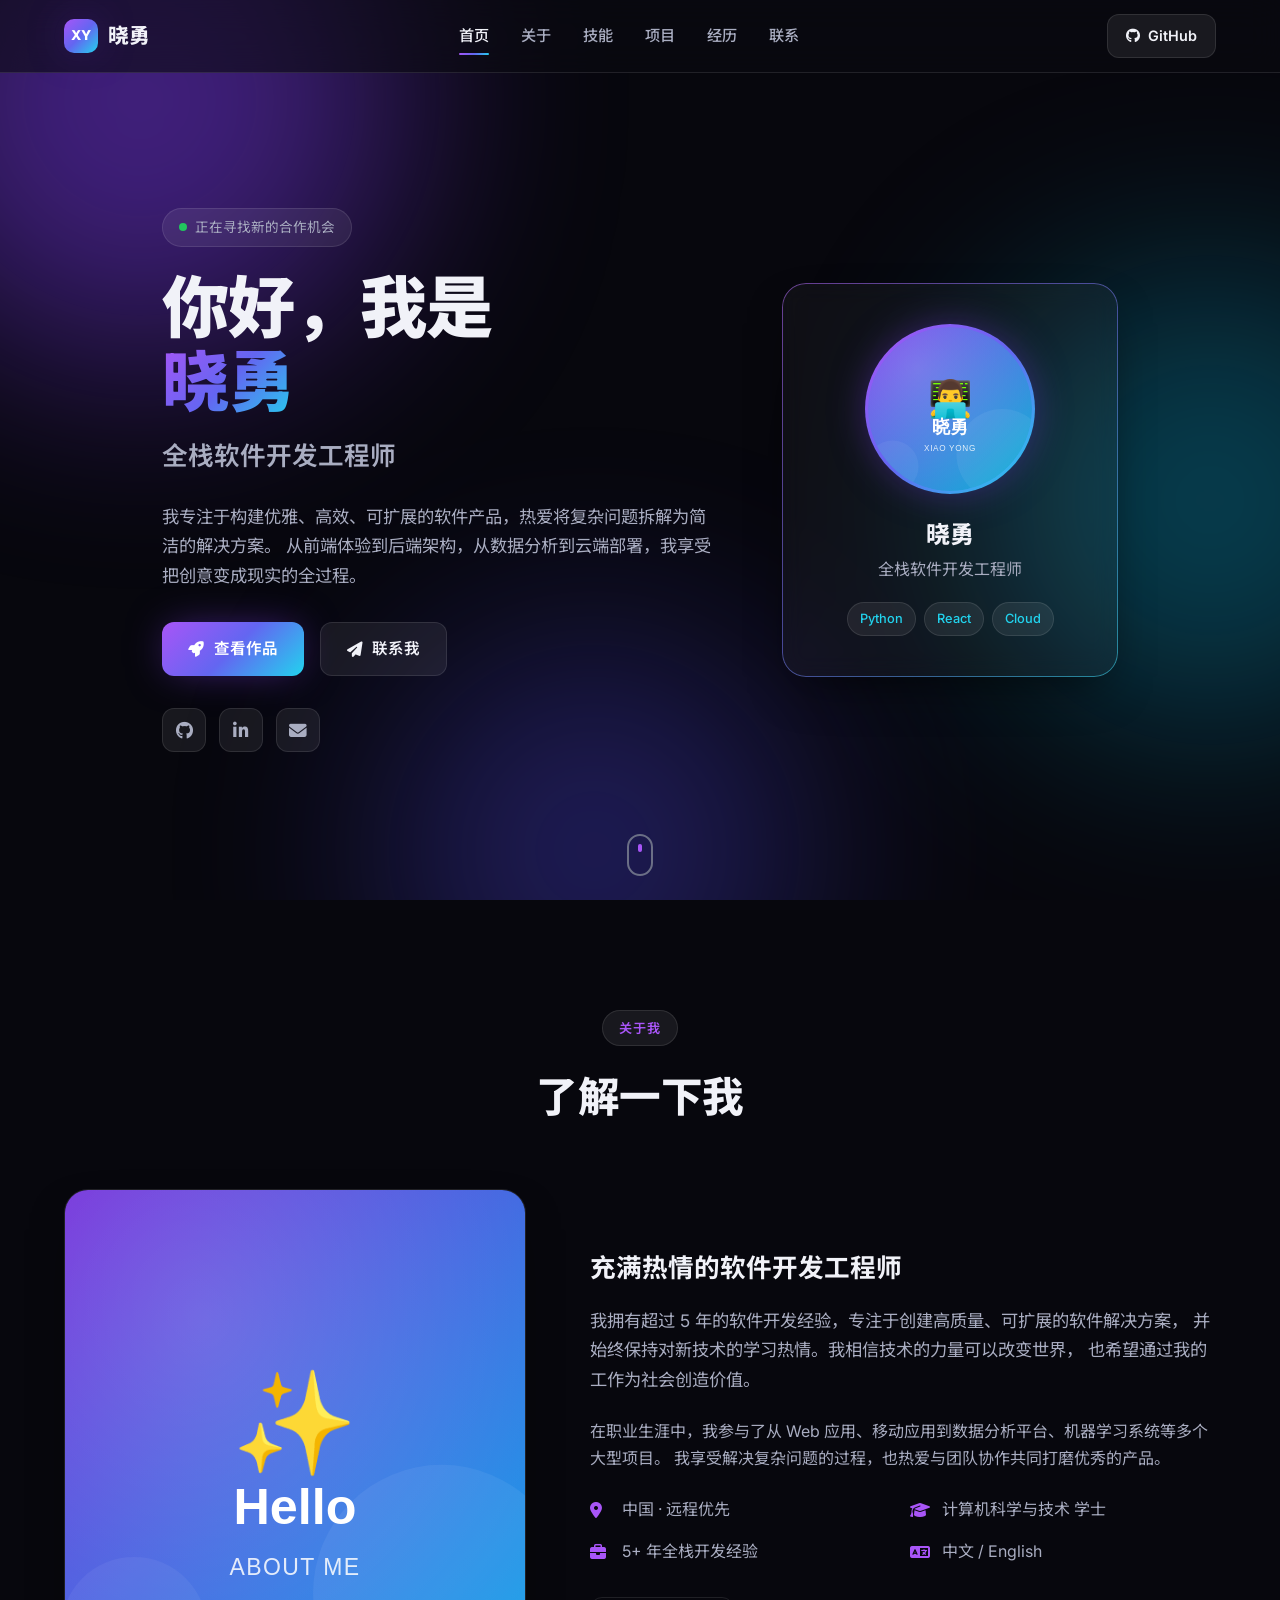
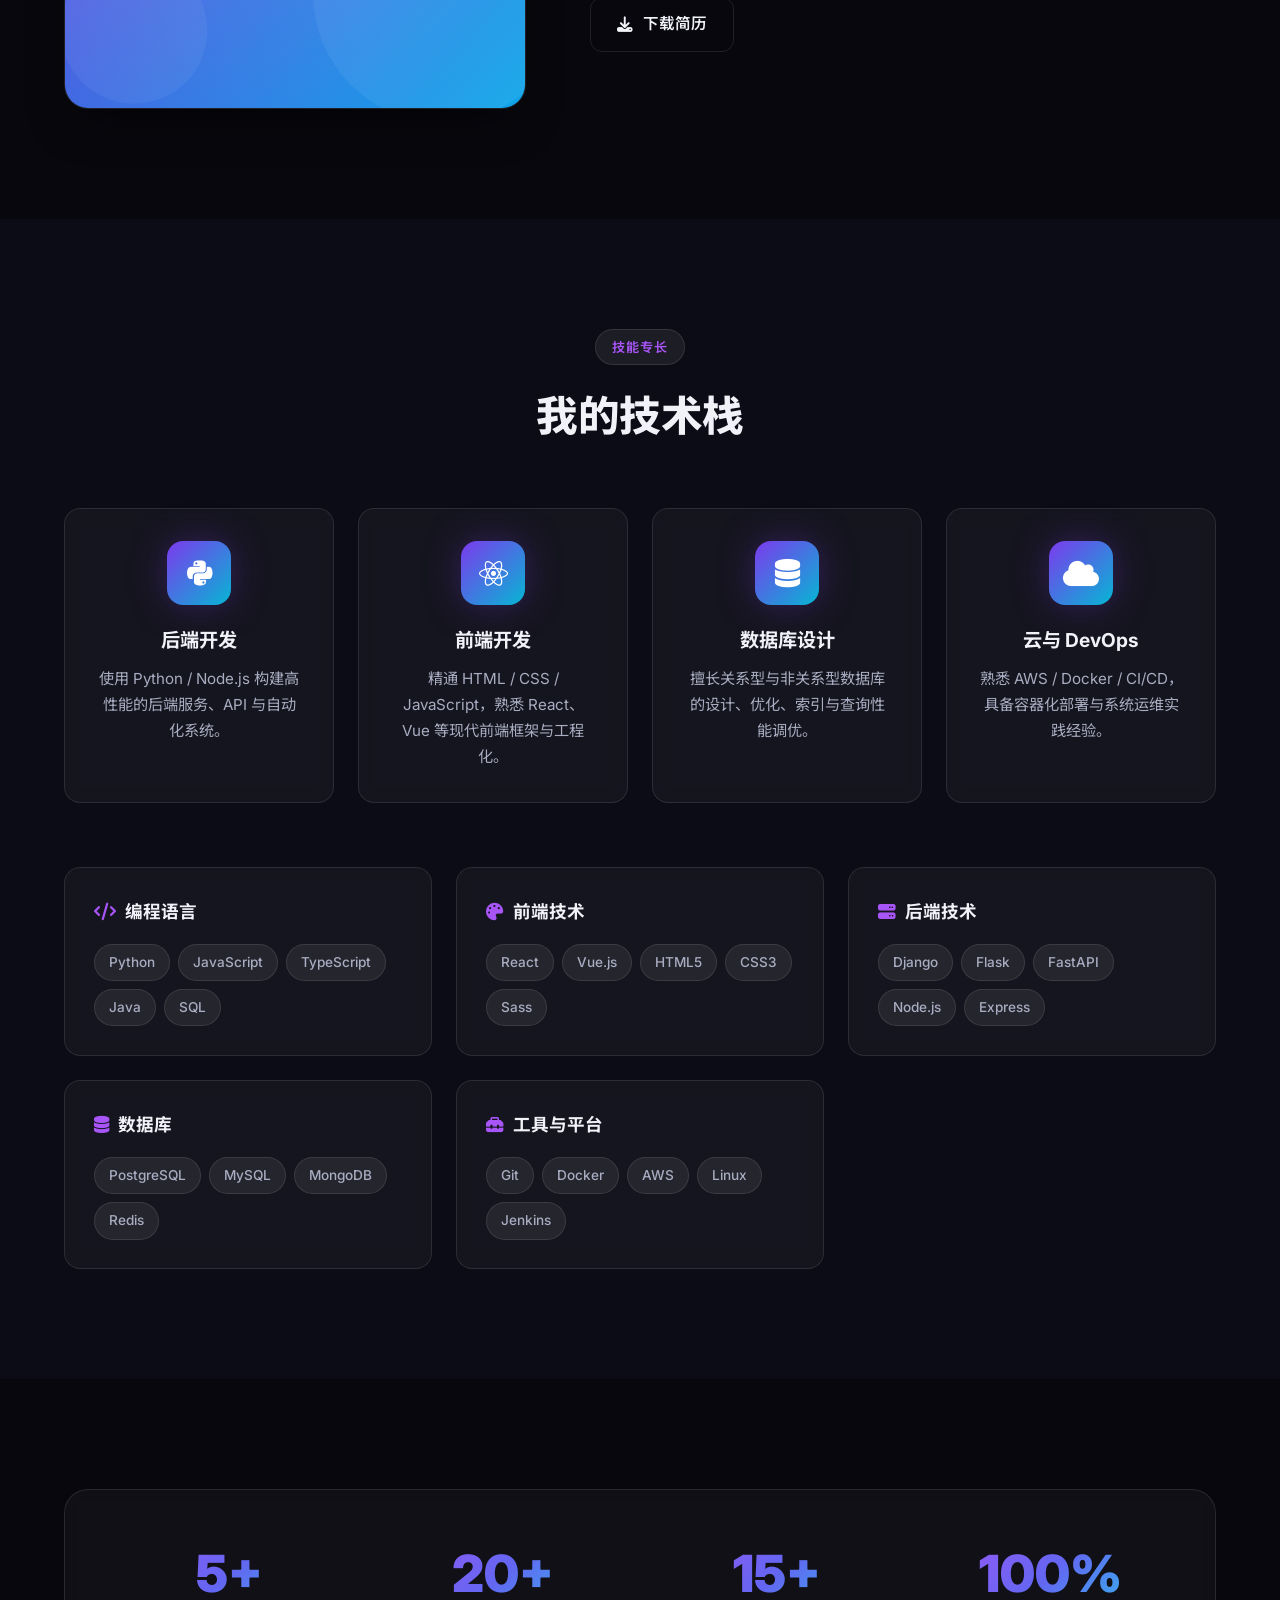
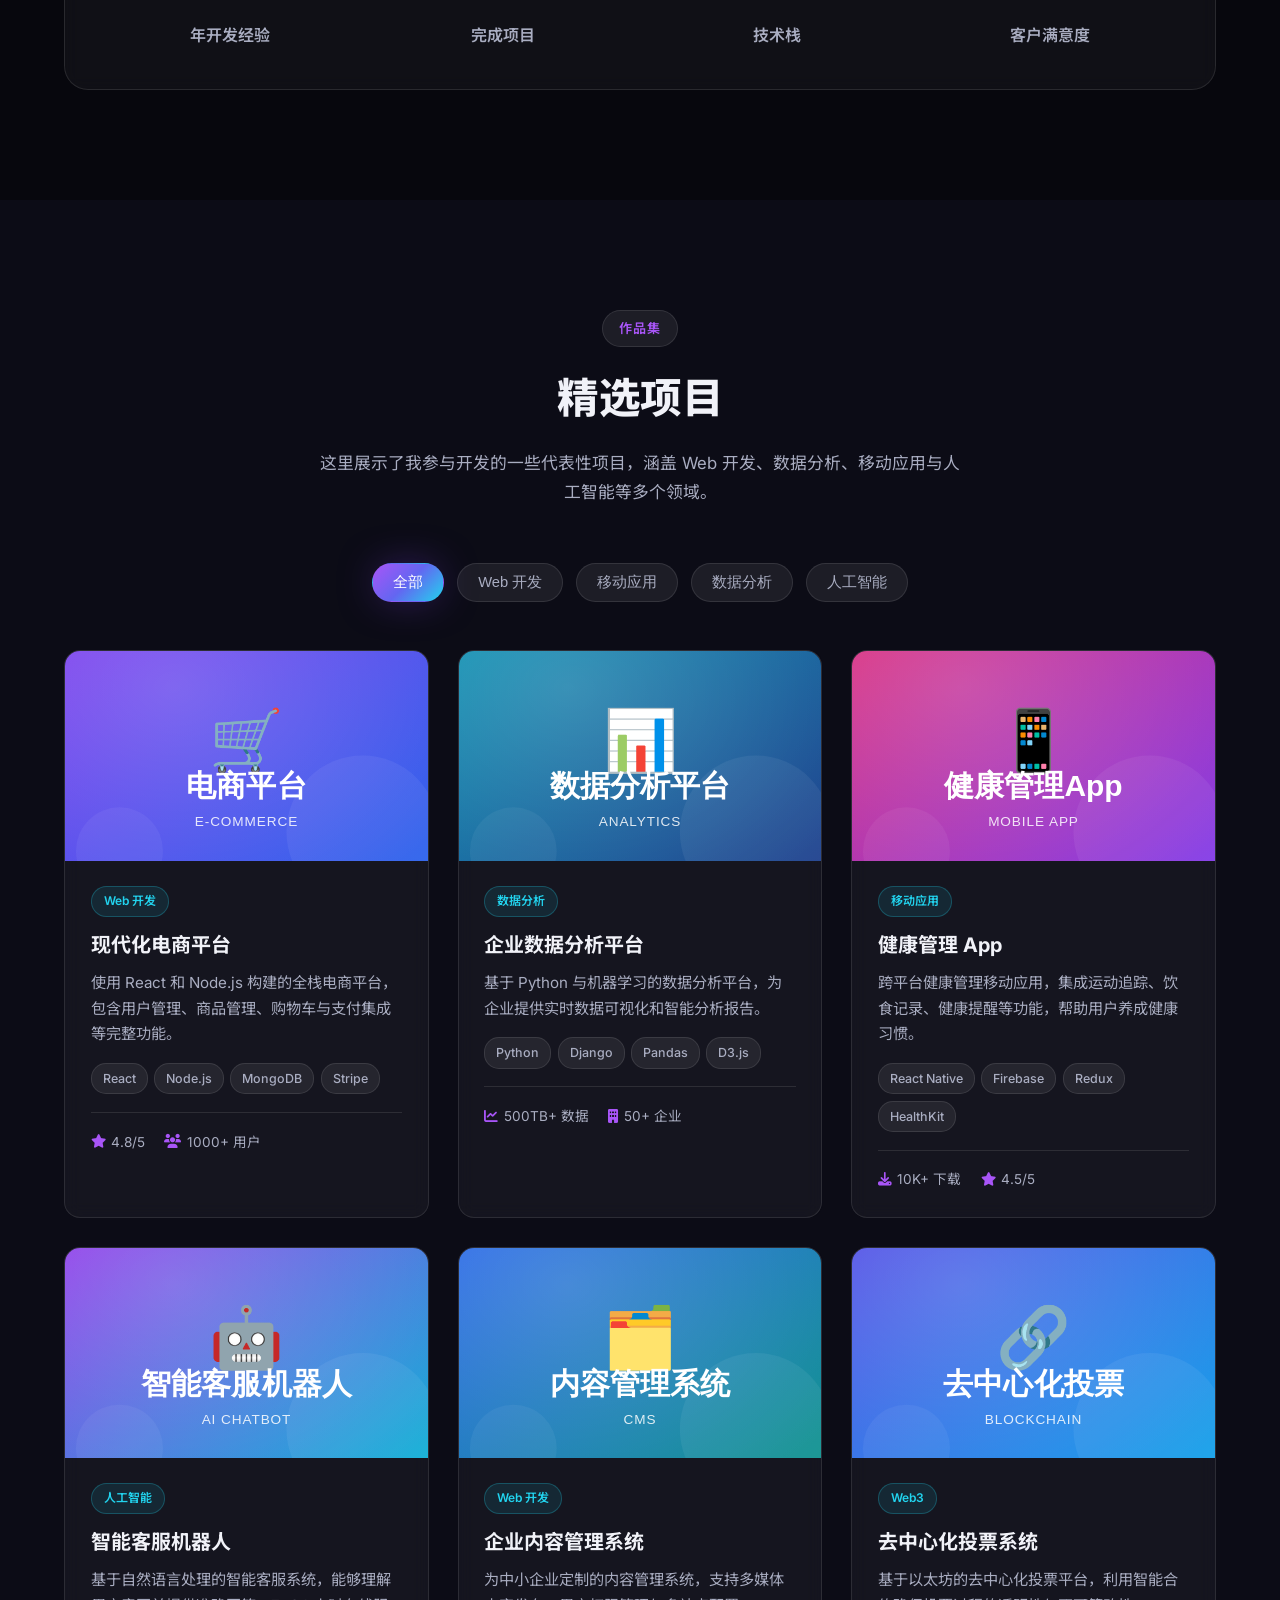
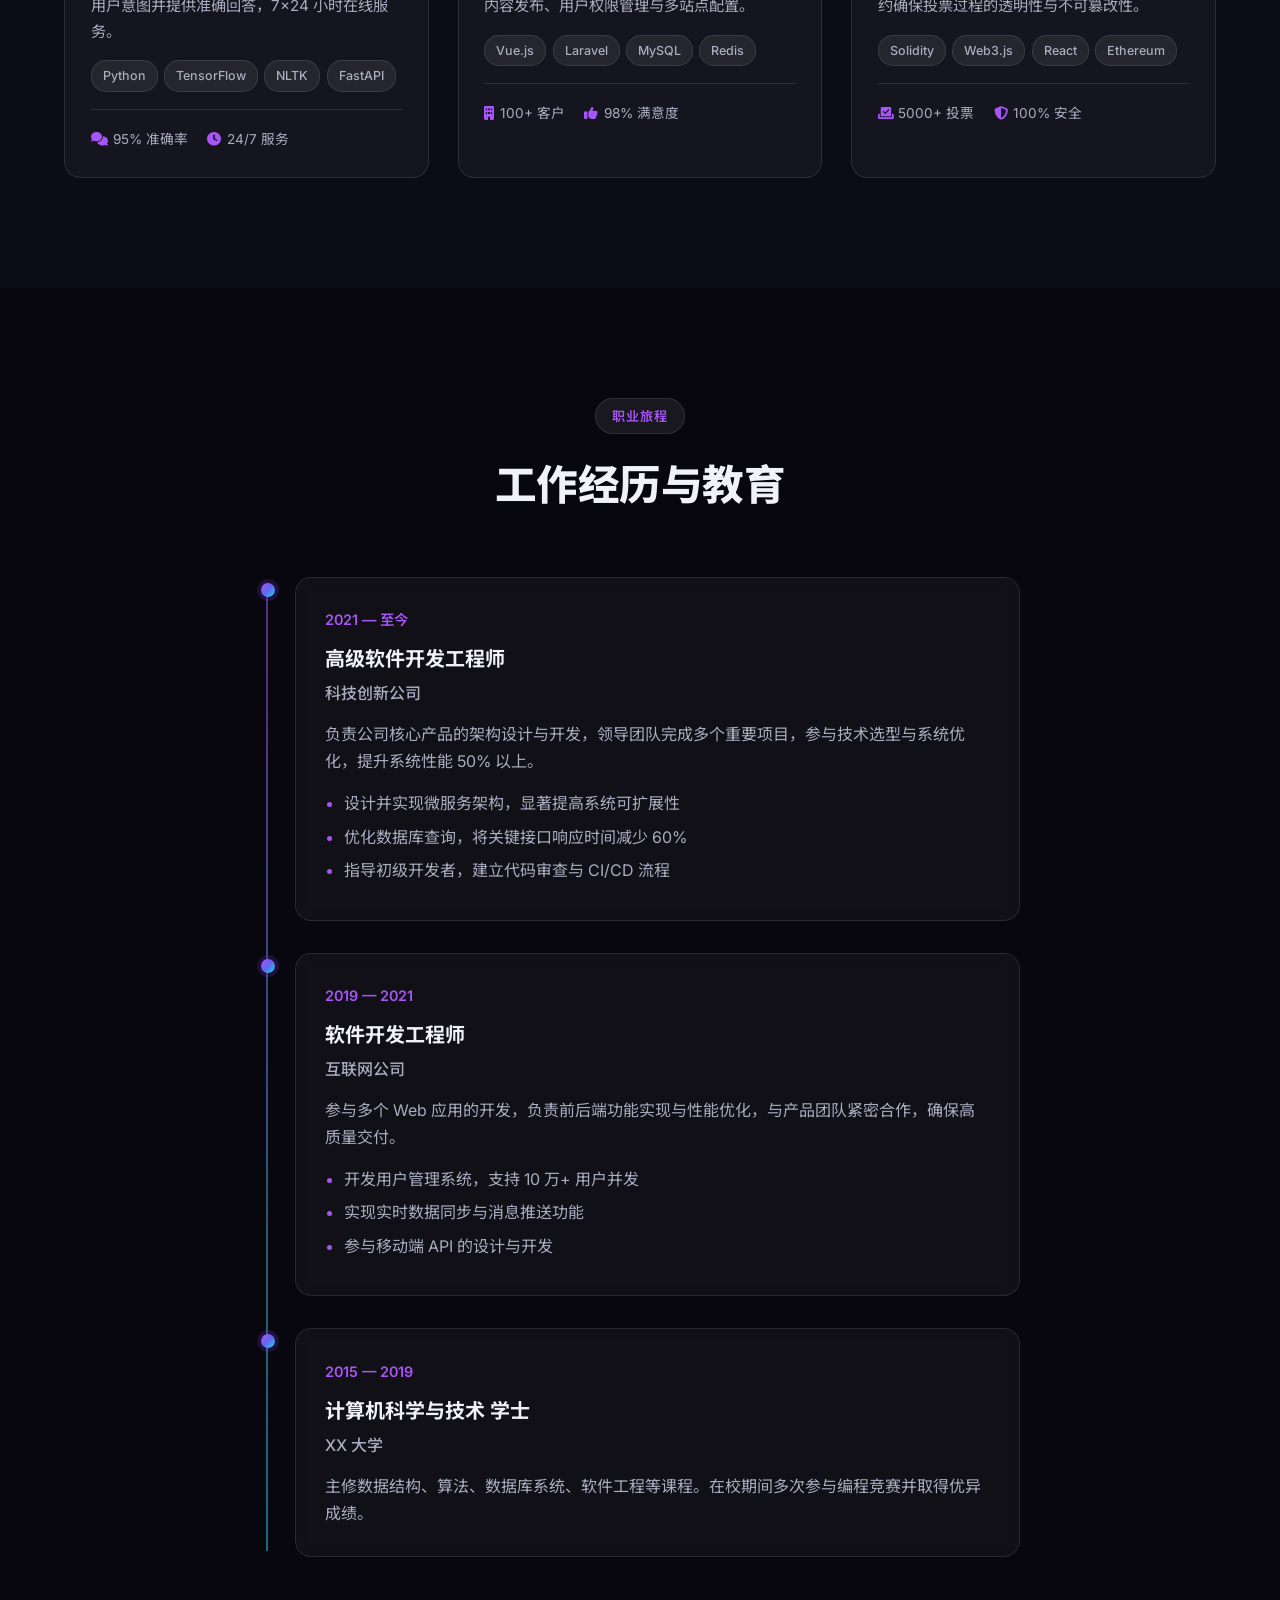
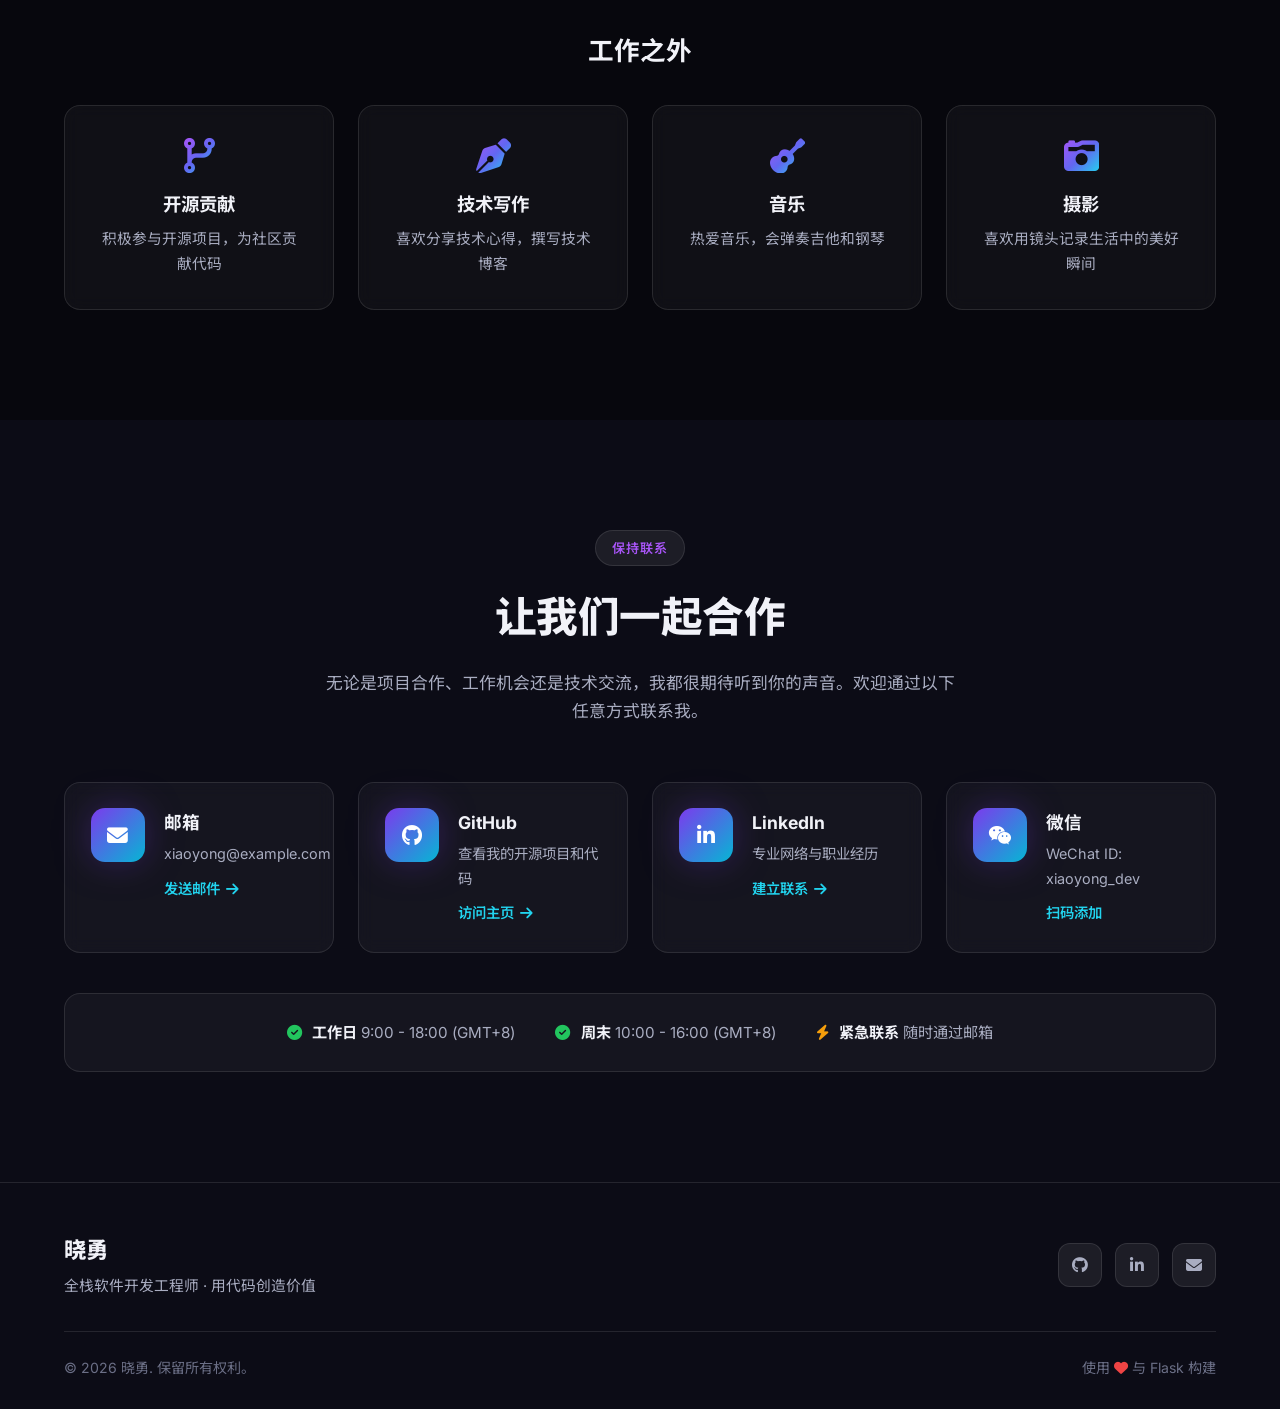
==== docs/index.html @ 0f3364fb "重构个人主页为单页深色玻璃拟态设计 - 结构由多页面收敛为单页长滚动，导航锚点平滑滚动 + 滚动高亮 - 全新深色 + 紫青渐变光效玻璃拟态主题（全量重写 CSS） - 姓名更新为「晓勇」，更新 co" ====
<!DOCTYPE html>
<html lang="zh-CN">
<head>
    <meta charset="UTF-8">
    <meta name="viewport" content="width=device-width, initial-scale=1.0">
    <title>晓勇 · 个人主页</title>
    <meta name="description" content="晓勇的个人主页 —— 全栈软件开发工程师，热爱用代码打造优雅、高效的产品。">

    <!-- 字体 -->
    <link rel="preconnect" href="https://fonts.googleapis.com">
    <link rel="preconnect" href="https://fonts.gstatic.com" crossorigin>
    <link href="https://fonts.googleapis.com/css2?family=Inter:wght@400;500;600;700;800;900&family=Noto+Sans+SC:wght@400;500;700;900&display=swap" rel="stylesheet">

    <!-- 图标 -->
    <link href="https://cdnjs.cloudflare.com/ajax/libs/font-awesome/6.5.1/css/all.min.css" rel="stylesheet">

    <!-- 样式 -->
    <link href="static/css/style.css" rel="stylesheet">
    <link rel="icon" href="static/favicon.ico">
</head>
<body>
    <!-- 背景光晕 -->
    <div class="bg-orbs" aria-hidden="true">
        <span class="orb orb-1"></span>
        <span class="orb orb-2"></span>
        <span class="orb orb-3"></span>
    </div>

    <!-- 导航栏 -->
    <nav class="navbar">
        <div class="nav-container">
            <div class="nav-logo">
                <a href="#home"><span class="logo-mark">XY</span>晓勇</a>
            </div>
            <div class="nav-menu">
                <a href="#home" class="nav-link active">首页</a>
                <a href="#about" class="nav-link">关于</a>
                <a href="#skills" class="nav-link">技能</a>
                <a href="#projects" class="nav-link">项目</a>
                <a href="#experience" class="nav-link">经历</a>
                <a href="#contact" class="nav-link">联系</a>
            </div>
            <a href="https://github.com/xiaoyong" target="_blank" rel="noopener noreferrer" class="nav-cta">
                <i class="fab fa-github"></i><span>GitHub</span>
            </a>
            <div class="hamburger" aria-label="菜单" role="button" tabindex="0">
                <span class="bar"></span>
                <span class="bar"></span>
                <span class="bar"></span>
            </div>
        </div>
    </nav>

    <!-- 主要内容 -->
    <main class="main-content">
        
<!-- ============ Hero ============ -->
<section id="home" class="hero">
    <div class="container">
        <div class="hero-content">
            <div class="hero-text reveal">
                <span class="hero-badge"><span class="dot"></span> 正在寻找新的合作机会</span>
                <h1 class="hero-title">你好，我是<br><span class="highlight">晓勇</span></h1>
                <h2 class="hero-subtitle">全栈软件开发工程师</h2>
                <p class="hero-description">
                    我专注于构建优雅、高效、可扩展的软件产品，热爱将复杂问题拆解为简洁的解决方案。
                    从前端体验到后端架构，从数据分析到云端部署，我享受把创意变成现实的全过程。
                </p>
                <div class="hero-buttons">
                    <a href="#projects" class="btn btn-primary"><i class="fas fa-rocket"></i> 查看作品</a>
                    <a href="#contact" class="btn btn-secondary"><i class="fas fa-paper-plane"></i> 联系我</a>
                </div>
                <div class="hero-socials">
                    <a href="https://github.com/xiaoyong" target="_blank" rel="noopener noreferrer" aria-label="GitHub"><i class="fab fa-github"></i></a>
                    <a href="https://linkedin.com/in/xiaoyong" target="_blank" rel="noopener noreferrer" aria-label="LinkedIn"><i class="fab fa-linkedin-in"></i></a>
                    <a href="mailto:xiaoyong@example.com" aria-label="邮箱"><i class="fas fa-envelope"></i></a>
                </div>
            </div>
            <div class="hero-image reveal">
                <div class="profile-card">
                    <div class="profile-glow"></div>
                    <div class="profile-image">
                        <img src="static/images/profile.svg" alt="晓勇的头像">
                    </div>
                    <h3 class="profile-name">晓勇</h3>
                    <p class="profile-role">全栈软件开发工程师</p>
                    <div class="profile-tags">
                        <span>Python</span><span>React</span><span>Cloud</span>
                    </div>
                </div>
            </div>
        </div>
        <a href="#about" class="scroll-down" aria-label="向下滚动">
            <span class="mouse"><span class="wheel"></span></span>
        </a>
    </div>
</section>

<!-- ============ 关于我 ============ -->
<section id="about" class="about section">
    <div class="container">
        <div class="section-head reveal">
            <span class="section-tag">关于我</span>
            <h2 class="section-title">了解一下我</h2>
        </div>
        <div class="about-content">
            <div class="about-image reveal">
                <img src="static/images/about.svg" alt="关于晓勇">
            </div>
            <div class="about-text reveal">
                <h3>充满热情的软件开发工程师</h3>
                <p class="about-description">
                    我拥有超过 5 年的软件开发经验，专注于创建高质量、可扩展的软件解决方案，
                    并始终保持对新技术的学习热情。我相信技术的力量可以改变世界，
                    也希望通过我的工作为社会创造价值。
                </p>
                <p>
                    在职业生涯中，我参与了从 Web 应用、移动应用到数据分析平台、机器学习系统等多个大型项目。
                    我享受解决复杂问题的过程，也热爱与团队协作共同打磨优秀的产品。
                </p>
                <ul class="about-facts">
                    <li><i class="fas fa-location-dot"></i> 中国 · 远程优先</li>
                    <li><i class="fas fa-graduation-cap"></i> 计算机科学与技术 学士</li>
                    <li><i class="fas fa-briefcase"></i> 5+ 年全栈开发经验</li>
                    <li><i class="fas fa-language"></i> 中文 / English</li>
                </ul>
                <a href="#" class="btn btn-outline"><i class="fas fa-download"></i> 下载简历</a>
            </div>
        </div>
    </div>
</section>

<!-- ============ 技能 / 技术栈 ============ -->
<section id="skills" class="skills section alt">
    <div class="container">
        <div class="section-head reveal">
            <span class="section-tag">技能专长</span>
            <h2 class="section-title">我的技术栈</h2>
        </div>
        <div class="skills-grid">
            <div class="skill-card reveal">
                <div class="skill-icon"><i class="fab fa-python"></i></div>
                <h3>后端开发</h3>
                <p>使用 Python / Node.js 构建高性能的后端服务、API 与自动化系统。</p>
            </div>
            <div class="skill-card reveal">
                <div class="skill-icon"><i class="fab fa-react"></i></div>
                <h3>前端开发</h3>
                <p>精通 HTML / CSS / JavaScript，熟悉 React、Vue 等现代前端框架与工程化。</p>
            </div>
            <div class="skill-card reveal">
                <div class="skill-icon"><i class="fas fa-database"></i></div>
                <h3>数据库设计</h3>
                <p>擅长关系型与非关系型数据库的设计、优化、索引与查询性能调优。</p>
            </div>
            <div class="skill-card reveal">
                <div class="skill-icon"><i class="fas fa-cloud"></i></div>
                <h3>云与 DevOps</h3>
                <p>熟悉 AWS / Docker / CI/CD，具备容器化部署与系统运维实践经验。</p>
            </div>
        </div>

        <div class="skills-categories">
            <div class="skill-category reveal">
                <h3><i class="fas fa-code"></i> 编程语言</h3>
                <div class="skill-tags">
                    <span class="skill-tag">Python</span>
                    <span class="skill-tag">JavaScript</span>
                    <span class="skill-tag">TypeScript</span>
                    <span class="skill-tag">Java</span>
                    <span class="skill-tag">SQL</span>
                </div>
            </div>
            <div class="skill-category reveal">
                <h3><i class="fas fa-palette"></i> 前端技术</h3>
                <div class="skill-tags">
                    <span class="skill-tag">React</span>
                    <span class="skill-tag">Vue.js</span>
                    <span class="skill-tag">HTML5</span>
                    <span class="skill-tag">CSS3</span>
                    <span class="skill-tag">Sass</span>
                </div>
            </div>
            <div class="skill-category reveal">
                <h3><i class="fas fa-server"></i> 后端技术</h3>
                <div class="skill-tags">
                    <span class="skill-tag">Django</span>
                    <span class="skill-tag">Flask</span>
                    <span class="skill-tag">FastAPI</span>
                    <span class="skill-tag">Node.js</span>
                    <span class="skill-tag">Express</span>
                </div>
            </div>
            <div class="skill-category reveal">
                <h3><i class="fas fa-database"></i> 数据库</h3>
                <div class="skill-tags">
                    <span class="skill-tag">PostgreSQL</span>
                    <span class="skill-tag">MySQL</span>
                    <span class="skill-tag">MongoDB</span>
                    <span class="skill-tag">Redis</span>
                </div>
            </div>
            <div class="skill-category reveal">
                <h3><i class="fas fa-toolbox"></i> 工具与平台</h3>
                <div class="skill-tags">
                    <span class="skill-tag">Git</span>
                    <span class="skill-tag">Docker</span>
                    <span class="skill-tag">AWS</span>
                    <span class="skill-tag">Linux</span>
                    <span class="skill-tag">Jenkins</span>
                </div>
            </div>
        </div>
    </div>
</section>

<!-- ============ 数据亮点 ============ -->
<section class="highlights section">
    <div class="container">
        <div class="highlights-grid">
            <div class="highlight-item reveal">
                <div class="highlight-number">5+</div>
                <div class="highlight-text">年开发经验</div>
            </div>
            <div class="highlight-item reveal">
                <div class="highlight-number">20+</div>
                <div class="highlight-text">完成项目</div>
            </div>
            <div class="highlight-item reveal">
                <div class="highlight-number">15+</div>
                <div class="highlight-text">技术栈</div>
            </div>
            <div class="highlight-item reveal">
                <div class="highlight-number">100%</div>
                <div class="highlight-text">客户满意度</div>
            </div>
        </div>
    </div>
</section>

<!-- ============ 精选项目 ============ -->
<section id="projects" class="projects section alt">
    <div class="container">
        <div class="section-head reveal">
            <span class="section-tag">作品集</span>
            <h2 class="section-title">精选项目</h2>
            <p class="section-desc">这里展示了我参与开发的一些代表性项目，涵盖 Web 开发、数据分析、移动应用与人工智能等多个领域。</p>
        </div>

        <div class="filter-buttons reveal">
            <button class="filter-btn active" data-filter="all">全部</button>
            <button class="filter-btn" data-filter="web">Web 开发</button>
            <button class="filter-btn" data-filter="mobile">移动应用</button>
            <button class="filter-btn" data-filter="data">数据分析</button>
            <button class="filter-btn" data-filter="ai">人工智能</button>
        </div>

        <div class="projects-grid">
            <!-- 电商平台 -->
            <div class="project-item reveal" data-category="web">
                <div class="project-image">
                    <img src="static/images/project-ecommerce.svg" alt="现代化电商平台">
                    <div class="project-overlay">
                        <div class="project-actions">
                            <a href="#" class="action-btn" target="_blank" aria-label="预览"><i class="fas fa-external-link-alt"></i></a>
                            <a href="#" class="action-btn" target="_blank" aria-label="源码"><i class="fab fa-github"></i></a>
                        </div>
                    </div>
                </div>
                <div class="project-content">
                    <span class="project-cat">Web 开发</span>
                    <h3>现代化电商平台</h3>
                    <p>使用 React 和 Node.js 构建的全栈电商平台，包含用户管理、商品管理、购物车与支付集成等完整功能。</p>
                    <div class="project-tech">
                        <span class="tech-tag">React</span>
                        <span class="tech-tag">Node.js</span>
                        <span class="tech-tag">MongoDB</span>
                        <span class="tech-tag">Stripe</span>
                    </div>
                    <div class="project-stats">
                        <span class="stat"><i class="fas fa-star"></i> 4.8/5</span>
                        <span class="stat"><i class="fas fa-users"></i> 1000+ 用户</span>
                    </div>
                </div>
            </div>

            <!-- 数据分析平台 -->
            <div class="project-item reveal" data-category="data">
                <div class="project-image">
                    <img src="static/images/project-analytics.svg" alt="企业数据分析平台">
                    <div class="project-overlay">
                        <div class="project-actions">
                            <a href="#" class="action-btn" target="_blank" aria-label="预览"><i class="fas fa-external-link-alt"></i></a>
                            <a href="#" class="action-btn" target="_blank" aria-label="源码"><i class="fab fa-github"></i></a>
                        </div>
                    </div>
                </div>
                <div class="project-content">
                    <span class="project-cat">数据分析</span>
                    <h3>企业数据分析平台</h3>
                    <p>基于 Python 与机器学习的数据分析平台，为企业提供实时数据可视化和智能分析报告。</p>
                    <div class="project-tech">
                        <span class="tech-tag">Python</span>
                        <span class="tech-tag">Django</span>
                        <span class="tech-tag">Pandas</span>
                        <span class="tech-tag">D3.js</span>
                    </div>
                    <div class="project-stats">
                        <span class="stat"><i class="fas fa-chart-line"></i> 500TB+ 数据</span>
                        <span class="stat"><i class="fas fa-building"></i> 50+ 企业</span>
                    </div>
                </div>
            </div>

            <!-- 移动应用 -->
            <div class="project-item reveal" data-category="mobile">
                <div class="project-image">
                    <img src="static/images/project-mobile.svg" alt="健康管理 App">
                    <div class="project-overlay">
                        <div class="project-actions">
                            <a href="#" class="action-btn" target="_blank" aria-label="预览"><i class="fas fa-external-link-alt"></i></a>
                            <a href="#" class="action-btn" target="_blank" aria-label="源码"><i class="fab fa-github"></i></a>
                        </div>
                    </div>
                </div>
                <div class="project-content">
                    <span class="project-cat">移动应用</span>
                    <h3>健康管理 App</h3>
                    <p>跨平台健康管理移动应用，集成运动追踪、饮食记录、健康提醒等功能，帮助用户养成健康习惯。</p>
                    <div class="project-tech">
                        <span class="tech-tag">React Native</span>
                        <span class="tech-tag">Firebase</span>
                        <span class="tech-tag">Redux</span>
                        <span class="tech-tag">HealthKit</span>
                    </div>
                    <div class="project-stats">
                        <span class="stat"><i class="fas fa-download"></i> 10K+ 下载</span>
                        <span class="stat"><i class="fas fa-star"></i> 4.5/5</span>
                    </div>
                </div>
            </div>

            <!-- AI 聊天机器人 -->
            <div class="project-item reveal" data-category="ai">
                <div class="project-image">
                    <img src="static/images/project-chatbot.svg" alt="智能客服机器人">
                    <div class="project-overlay">
                        <div class="project-actions">
                            <a href="#" class="action-btn" target="_blank" aria-label="预览"><i class="fas fa-external-link-alt"></i></a>
                            <a href="#" class="action-btn" target="_blank" aria-label="源码"><i class="fab fa-github"></i></a>
                        </div>
                    </div>
                </div>
                <div class="project-content">
                    <span class="project-cat">人工智能</span>
                    <h3>智能客服机器人</h3>
                    <p>基于自然语言处理的智能客服系统，能够理解用户意图并提供准确回答，7×24 小时在线服务。</p>
                    <div class="project-tech">
                        <span class="tech-tag">Python</span>
                        <span class="tech-tag">TensorFlow</span>
                        <span class="tech-tag">NLTK</span>
                        <span class="tech-tag">FastAPI</span>
                    </div>
                    <div class="project-stats">
                        <span class="stat"><i class="fas fa-comments"></i> 95% 准确率</span>
                        <span class="stat"><i class="fas fa-clock"></i> 24/7 服务</span>
                    </div>
                </div>
            </div>

            <!-- CMS 系统 -->
            <div class="project-item reveal" data-category="web">
                <div class="project-image">
                    <img src="static/images/project-cms.svg" alt="企业内容管理系统">
                    <div class="project-overlay">
                        <div class="project-actions">
                            <a href="#" class="action-btn" target="_blank" aria-label="预览"><i class="fas fa-external-link-alt"></i></a>
                            <a href="#" class="action-btn" target="_blank" aria-label="源码"><i class="fab fa-github"></i></a>
                        </div>
                    </div>
                </div>
                <div class="project-content">
                    <span class="project-cat">Web 开发</span>
                    <h3>企业内容管理系统</h3>
                    <p>为中小企业定制的内容管理系统，支持多媒体内容发布、用户权限管理与多站点配置。</p>
                    <div class="project-tech">
                        <span class="tech-tag">Vue.js</span>
                        <span class="tech-tag">Laravel</span>
                        <span class="tech-tag">MySQL</span>
                        <span class="tech-tag">Redis</span>
                    </div>
                    <div class="project-stats">
                        <span class="stat"><i class="fas fa-building"></i> 100+ 客户</span>
                        <span class="stat"><i class="fas fa-thumbs-up"></i> 98% 满意度</span>
                    </div>
                </div>
            </div>

            <!-- 区块链应用 -->
            <div class="project-item reveal" data-category="web">
                <div class="project-image">
                    <img src="static/images/project-blockchain.svg" alt="去中心化投票系统">
                    <div class="project-overlay">
                        <div class="project-actions">
                            <a href="#" class="action-btn" target="_blank" aria-label="预览"><i class="fas fa-external-link-alt"></i></a>
                            <a href="#" class="action-btn" target="_blank" aria-label="源码"><i class="fab fa-github"></i></a>
                        </div>
                    </div>
                </div>
                <div class="project-content">
                    <span class="project-cat">Web3</span>
                    <h3>去中心化投票系统</h3>
                    <p>基于以太坊的去中心化投票平台，利用智能合约确保投票过程的透明性与不可篡改性。</p>
                    <div class="project-tech">
                        <span class="tech-tag">Solidity</span>
                        <span class="tech-tag">Web3.js</span>
                        <span class="tech-tag">React</span>
                        <span class="tech-tag">Ethereum</span>
                    </div>
                    <div class="project-stats">
                        <span class="stat"><i class="fas fa-vote-yea"></i> 5000+ 投票</span>
                        <span class="stat"><i class="fas fa-shield-alt"></i> 100% 安全</span>
                    </div>
                </div>
            </div>
        </div>
    </div>
</section>

<!-- ============ 经历 ============ -->
<section id="experience" class="experience section">
    <div class="container">
        <div class="section-head reveal">
            <span class="section-tag">职业旅程</span>
            <h2 class="section-title">工作经历与教育</h2>
        </div>
        <div class="timeline">
            <div class="timeline-item reveal">
                <div class="timeline-dot"></div>
                <div class="timeline-content">
                    <div class="timeline-date">2021 — 至今</div>
                    <h3>高级软件开发工程师</h3>
                    <h4>科技创新公司</h4>
                    <p>负责公司核心产品的架构设计与开发，领导团队完成多个重要项目，参与技术选型与系统优化，提升系统性能 50% 以上。</p>
                    <ul>
                        <li>设计并实现微服务架构，显著提高系统可扩展性</li>
                        <li>优化数据库查询，将关键接口响应时间减少 60%</li>
                        <li>指导初级开发者，建立代码审查与 CI/CD 流程</li>
                    </ul>
                </div>
            </div>
            <div class="timeline-item reveal">
                <div class="timeline-dot"></div>
                <div class="timeline-content">
                    <div class="timeline-date">2019 — 2021</div>
                    <h3>软件开发工程师</h3>
                    <h4>互联网公司</h4>
                    <p>参与多个 Web 应用的开发，负责前后端功能实现与性能优化，与产品团队紧密合作，确保高质量交付。</p>
                    <ul>
                        <li>开发用户管理系统，支持 10 万+ 用户并发</li>
                        <li>实现实时数据同步与消息推送功能</li>
                        <li>参与移动端 API 的设计与开发</li>
                    </ul>
                </div>
            </div>
            <div class="timeline-item reveal">
                <div class="timeline-dot"></div>
                <div class="timeline-content">
                    <div class="timeline-date">2015 — 2019</div>
                    <h3>计算机科学与技术 学士</h3>
                    <h4>XX 大学</h4>
                    <p>主修数据结构、算法、数据库系统、软件工程等课程。在校期间多次参与编程竞赛并取得优异成绩。</p>
                </div>
            </div>
        </div>

        <div class="interests">
            <h3 class="interests-title reveal">工作之外</h3>
            <div class="interests-grid">
                <div class="interest-item reveal"><i class="fas fa-code-branch"></i><h3>开源贡献</h3><p>积极参与开源项目，为社区贡献代码</p></div>
                <div class="interest-item reveal"><i class="fas fa-pen-nib"></i><h3>技术写作</h3><p>喜欢分享技术心得，撰写技术博客</p></div>
                <div class="interest-item reveal"><i class="fas fa-guitar"></i><h3>音乐</h3><p>热爱音乐，会弹奏吉他和钢琴</p></div>
                <div class="interest-item reveal"><i class="fas fa-camera-retro"></i><h3>摄影</h3><p>喜欢用镜头记录生活中的美好瞬间</p></div>
            </div>
        </div>
    </div>
</section>

<!-- ============ 联系 ============ -->
<section id="contact" class="contact section alt">
    <div class="container">
        <div class="section-head reveal">
            <span class="section-tag">保持联系</span>
            <h2 class="section-title">让我们一起合作</h2>
            <p class="section-desc">无论是项目合作、工作机会还是技术交流，我都很期待听到你的声音。欢迎通过以下任意方式联系我。</p>
        </div>

        <div class="contact-methods">
            <a href="mailto:xiaoyong@example.com" class="contact-method reveal">
                <div class="contact-icon"><i class="fas fa-envelope"></i></div>
                <div class="contact-details">
                    <h3>邮箱</h3>
                    <p>xiaoyong@example.com</p>
                    <span class="contact-link">发送邮件 <i class="fas fa-arrow-right"></i></span>
                </div>
            </a>
            <a href="https://github.com/xiaoyong" target="_blank" rel="noopener noreferrer" class="contact-method reveal">
                <div class="contact-icon"><i class="fab fa-github"></i></div>
                <div class="contact-details">
                    <h3>GitHub</h3>
                    <p>查看我的开源项目和代码</p>
                    <span class="contact-link">访问主页 <i class="fas fa-arrow-right"></i></span>
                </div>
            </a>
            <a href="https://linkedin.com/in/xiaoyong" target="_blank" rel="noopener noreferrer" class="contact-method reveal">
                <div class="contact-icon"><i class="fab fa-linkedin-in"></i></div>
                <div class="contact-details">
                    <h3>LinkedIn</h3>
                    <p>专业网络与职业经历</p>
                    <span class="contact-link">建立联系 <i class="fas fa-arrow-right"></i></span>
                </div>
            </a>
            <div class="contact-method reveal">
                <div class="contact-icon"><i class="fab fa-weixin"></i></div>
                <div class="contact-details">
                    <h3>微信</h3>
                    <p>WeChat ID: xiaoyong_dev</p>
                    <span class="contact-link">扫码添加</span>
                </div>
            </div>
        </div>

        <div class="availability reveal">
            <div class="avail-item"><i class="fas fa-circle-check"></i> <strong>工作日</strong> 9:00 - 18:00 (GMT+8)</div>
            <div class="avail-item"><i class="fas fa-circle-check"></i> <strong>周末</strong> 10:00 - 16:00 (GMT+8)</div>
            <div class="avail-item"><i class="fas fa-bolt"></i> <strong>紧急联系</strong> 随时通过邮箱</div>
        </div>
    </div>
</section>

    </main>

    <!-- 页脚 -->
    <footer class="footer">
        <div class="container">
            <div class="footer-content">
                <div class="footer-brand">
                    <a href="#home" class="footer-logo">晓勇</a>
                    <p>全栈软件开发工程师 · 用代码创造价值</p>
                </div>
                <div class="social-links">
                    <a href="https://github.com/xiaoyong" target="_blank" rel="noopener noreferrer" aria-label="GitHub">
                        <i class="fab fa-github"></i>
                    </a>
                    <a href="https://linkedin.com/in/xiaoyong" target="_blank" rel="noopener noreferrer" aria-label="LinkedIn">
                        <i class="fab fa-linkedin-in"></i>
                    </a>
                    <a href="mailto:xiaoyong@example.com" aria-label="邮箱">
                        <i class="fas fa-envelope"></i>
                    </a>
                </div>
            </div>
            <div class="footer-bottom">
                <p>&copy; 2026 晓勇. 保留所有权利。</p>
                <p>使用 <i class="fas fa-heart"></i> 与 Flask 构建</p>
            </div>
        </div>
    </footer>

    <!-- JavaScript -->
    <script src="static/js/main.js"></script>
</body>
</html>
---- docs/static/css/style.css ----
/* ============================================================
   晓勇 · 个人主页 —— 深色玻璃拟态主题
   ============================================================ */

:root {
    /* 强调色 */
    --c-purple: #a855f7;
    --c-violet: #7c3aed;
    --c-cyan: #22d3ee;
    --c-blue: #3b82f6;
    --gradient: linear-gradient(135deg, #a855f7 0%, #6366f1 50%, #22d3ee 100%);
    --gradient-soft: linear-gradient(135deg, #7c3aed 0%, #06b6d4 100%);

    /* 背景 */
    --bg: #07070d;
    --bg-2: #0c0c16;
    --bg-elev: #12121f;

    /* 玻璃 */
    --glass: rgba(255, 255, 255, 0.04);
    --glass-strong: rgba(255, 255, 255, 0.07);
    --glass-border: rgba(255, 255, 255, 0.10);
    --glass-border-hover: rgba(168, 85, 247, 0.45);

    /* 文字 */
    --text: #f1f2f8;
    --text-secondary: #a9adc1;
    --text-muted: #6b6f86;

    /* 阴影 / 光晕 */
    --shadow: 0 20px 50px -20px rgba(0, 0, 0, 0.7);
    --glow: 0 0 40px -8px rgba(124, 58, 237, 0.55);

    --radius: 16px;
    --radius-lg: 24px;
    --transition: all 0.35s cubic-bezier(0.4, 0, 0.2, 1);
    --container: 1200px;
}

* { margin: 0; padding: 0; box-sizing: border-box; }
html { scroll-behavior: smooth; scroll-padding-top: 80px; }

body {
    font-family: 'Inter', 'Noto Sans SC', -apple-system, BlinkMacSystemFont, 'Segoe UI', sans-serif;
    line-height: 1.7;
    color: var(--text);
    background-color: var(--bg);
    overflow-x: hidden;
    -webkit-font-smoothing: antialiased;
}

a { color: inherit; }
img { display: block; max-width: 100%; }

.container { max-width: var(--container); margin: 0 auto; padding: 0 24px; }

.section { padding: 110px 0; position: relative; }
.section.alt { background: var(--bg-2); }

/* 选区 */
::selection { background: rgba(168, 85, 247, 0.35); color: #fff; }

/* 滚动条 */
::-webkit-scrollbar { width: 10px; }
::-webkit-scrollbar-track { background: var(--bg); }
::-webkit-scrollbar-thumb { background: #2a2a3d; border-radius: 10px; }
::-webkit-scrollbar-thumb:hover { background: var(--c-violet); }

/* ============ 背景光晕 ============ */
.bg-orbs { position: fixed; inset: 0; z-index: -1; overflow: hidden; pointer-events: none; }
.orb { position: absolute; border-radius: 50%; filter: blur(110px); opacity: 0.5; }
.orb-1 { width: 520px; height: 520px; background: #7c3aed; top: -160px; left: -120px; }
.orb-2 { width: 460px; height: 460px; background: #0891b2; top: 30%; right: -160px; opacity: 0.4; }
.orb-3 { width: 420px; height: 420px; background: #4f46e5; bottom: -160px; left: 30%; opacity: 0.35; }

/* ============ 导航栏 ============ */
.navbar {
    position: fixed; top: 0; left: 0; right: 0; z-index: 1000;
    background: rgba(10, 10, 18, 0.6);
    backdrop-filter: blur(16px); -webkit-backdrop-filter: blur(16px);
    border-bottom: 1px solid var(--glass-border);
    transition: var(--transition);
}
.navbar.scrolled { background: rgba(8, 8, 14, 0.85); box-shadow: 0 8px 30px rgba(0, 0, 0, 0.4); }
.nav-container {
    max-width: var(--container); margin: 0 auto; padding: 0 24px;
    display: flex; justify-content: space-between; align-items: center; height: 72px;
}
.nav-logo a {
    display: flex; align-items: center; gap: 10px;
    font-size: 1.3rem; font-weight: 800; text-decoration: none; color: var(--text);
}
.logo-mark {
    display: inline-flex; align-items: center; justify-content: center;
    width: 34px; height: 34px; border-radius: 10px;
    background: var(--gradient); color: #fff; font-size: 0.85rem; font-weight: 800;
    box-shadow: var(--glow);
}
.nav-menu { display: flex; gap: 2rem; }
.nav-link {
    position: relative; color: var(--text-secondary); text-decoration: none;
    font-weight: 500; font-size: 0.95rem; transition: var(--transition);
}
.nav-link:hover, .nav-link.active { color: var(--text); }
.nav-link::after {
    content: ''; position: absolute; bottom: -6px; left: 0; width: 0; height: 2px;
    background: var(--gradient); border-radius: 2px; transition: var(--transition);
}
.nav-link:hover::after, .nav-link.active::after { width: 100%; }

.nav-cta {
    display: inline-flex; align-items: center; gap: 8px;
    padding: 9px 18px; border-radius: 12px; text-decoration: none;
    background: var(--glass-strong); border: 1px solid var(--glass-border);
    color: var(--text); font-weight: 600; font-size: 0.9rem; transition: var(--transition);
}
.nav-cta:hover { border-color: var(--glass-border-hover); box-shadow: var(--glow); transform: translateY(-2px); }

.hamburger { display: none; flex-direction: column; gap: 5px; cursor: pointer; padding: 6px; }
.bar { width: 26px; height: 2px; background: var(--text); border-radius: 2px; transition: var(--transition); }
.hamburger.active .bar:nth-child(1) { transform: translateY(7px) rotate(45deg); }
.hamburger.active .bar:nth-child(2) { opacity: 0; }
.hamburger.active .bar:nth-child(3) { transform: translateY(-7px) rotate(-45deg); }

.main-content { margin-top: 0; }

/* ============ 按钮 ============ */
.btn {
    display: inline-flex; align-items: center; gap: 0.6rem;
    padding: 13px 26px; border-radius: 12px; text-decoration: none;
    font-weight: 600; font-size: 0.97rem; border: none; cursor: pointer;
    transition: var(--transition);
}
.btn-primary { background: var(--gradient); color: #fff; box-shadow: var(--glow); }
.btn-primary:hover { transform: translateY(-3px); box-shadow: 0 0 50px -6px rgba(124, 58, 237, 0.8); }
.btn-secondary { background: var(--glass-strong); color: var(--text); border: 1px solid var(--glass-border); }
.btn-secondary:hover { border-color: var(--glass-border-hover); transform: translateY(-3px); }
.btn-outline { background: transparent; color: var(--text); border: 1px solid var(--glass-border); }
.btn-outline:hover { background: var(--glass); border-color: var(--glass-border-hover); transform: translateY(-3px); }

/* ============ 区块标题 ============ */
.section-head { text-align: center; max-width: 640px; margin: 0 auto 3.5rem; }
.section-tag {
    display: inline-block; padding: 6px 16px; margin-bottom: 1rem;
    border-radius: 30px; background: var(--glass-strong); border: 1px solid var(--glass-border);
    color: var(--c-purple); font-size: 0.82rem; font-weight: 600; letter-spacing: 1px;
}
.section-title { font-size: clamp(1.9rem, 4vw, 2.6rem); font-weight: 800; letter-spacing: -0.5px; }
.section-desc { margin-top: 1rem; color: var(--text-secondary); font-size: 1.05rem; }

/* ============ Hero ============ */
.hero { padding: 150px 0 90px; position: relative; min-height: 100vh; display: flex; align-items: center; }
.hero-content {
    display: grid; grid-template-columns: 1.25fr 0.75fr; gap: 60px; align-items: center; width: 100%;
}
.hero-badge {
    display: inline-flex; align-items: center; gap: 8px; margin-bottom: 1.5rem;
    padding: 7px 16px; border-radius: 30px;
    background: var(--glass-strong); border: 1px solid var(--glass-border);
    font-size: 0.85rem; color: var(--text-secondary);
}
.hero-badge .dot {
    width: 8px; height: 8px; border-radius: 50%; background: #22c55e;
    box-shadow: 0 0 0 0 rgba(34, 197, 94, 0.6); animation: pulse 2s infinite;
}
@keyframes pulse {
    0% { box-shadow: 0 0 0 0 rgba(34, 197, 94, 0.6); }
    70% { box-shadow: 0 0 0 8px rgba(34, 197, 94, 0); }
    100% { box-shadow: 0 0 0 0 rgba(34, 197, 94, 0); }
}
.hero-title { font-size: clamp(2.6rem, 6vw, 4.2rem); font-weight: 900; line-height: 1.1; letter-spacing: -1px; margin-bottom: 1rem; }
.highlight { background: var(--gradient); -webkit-background-clip: text; background-clip: text; -webkit-text-fill-color: transparent; }
.hero-subtitle { font-size: clamp(1.2rem, 2.5vw, 1.6rem); color: var(--text-secondary); font-weight: 600; margin-bottom: 1.5rem; }
.hero-description { font-size: 1.08rem; color: var(--text-secondary); margin-bottom: 2rem; max-width: 560px; }
.hero-buttons { display: flex; gap: 1rem; flex-wrap: wrap; margin-bottom: 2rem; }
.hero-socials { display: flex; gap: 0.8rem; }
.hero-socials a {
    width: 44px; height: 44px; display: inline-flex; align-items: center; justify-content: center;
    border-radius: 12px; background: var(--glass-strong); border: 1px solid var(--glass-border);
    color: var(--text-secondary); font-size: 1.1rem; text-decoration: none; transition: var(--transition);
}
.hero-socials a:hover { color: #fff; border-color: var(--glass-border-hover); transform: translateY(-3px); box-shadow: var(--glow); }

/* 头像卡片 */
.profile-card {
    position: relative; text-align: center;
    background: var(--glass); border: 1px solid var(--glass-border);
    backdrop-filter: blur(12px); -webkit-backdrop-filter: blur(12px);
    padding: 2.5rem 2rem; border-radius: var(--radius-lg); box-shadow: var(--shadow);
}
.profile-glow { position: absolute; inset: -1px; border-radius: var(--radius-lg); padding: 1px; background: var(--gradient); -webkit-mask: linear-gradient(#fff 0 0) content-box, linear-gradient(#fff 0 0); -webkit-mask-composite: xor; mask-composite: exclude; opacity: 0.5; }
.profile-image {
    width: 170px; height: 170px; margin: 0 auto 1.3rem; border-radius: 50%;
    overflow: hidden; border: 3px solid transparent;
    background: var(--gradient) border-box; box-shadow: var(--glow);
}
.profile-image img { width: 100%; height: 100%; object-fit: cover; border-radius: 50%; }
.profile-name { font-size: 1.5rem; font-weight: 800; }
.profile-role { color: var(--text-secondary); margin-bottom: 1.2rem; }
.profile-tags { display: flex; justify-content: center; gap: 0.5rem; flex-wrap: wrap; }
.profile-tags span {
    padding: 5px 12px; border-radius: 20px; font-size: 0.8rem; font-weight: 500;
    background: var(--glass-strong); border: 1px solid var(--glass-border); color: var(--c-cyan);
}

/* 向下滚动指示 */
.scroll-down { position: absolute; bottom: 24px; left: 50%; transform: translateX(-50%); text-decoration: none; }
.mouse { display: block; width: 26px; height: 42px; border: 2px solid var(--text-muted); border-radius: 14px; position: relative; }
.wheel { position: absolute; top: 8px; left: 50%; transform: translateX(-50%); width: 4px; height: 8px; background: var(--c-purple); border-radius: 2px; animation: wheel 1.6s infinite; }
@keyframes wheel { 0% { opacity: 1; top: 8px; } 100% { opacity: 0; top: 22px; } }

/* ============ 关于 ============ */
.about-content { display: grid; grid-template-columns: 0.85fr 1.15fr; gap: 4rem; align-items: center; }
.about-image { position: relative; }
.about-image img { border-radius: var(--radius-lg); box-shadow: var(--shadow); border: 1px solid var(--glass-border); }
.about-text h3 { font-size: 1.6rem; margin-bottom: 1rem; }
.about-description { color: var(--text-secondary); font-size: 1.08rem; margin-bottom: 1rem; }
.about-text p { color: var(--text-secondary); margin-bottom: 1.5rem; }
.about-facts { list-style: none; display: grid; grid-template-columns: 1fr 1fr; gap: 0.9rem; margin-bottom: 2rem; }
.about-facts li { display: flex; align-items: center; gap: 0.7rem; color: var(--text-secondary); }
.about-facts i { color: var(--c-purple); width: 20px; }

/* ============ 技能卡片 ============ */
.skills-grid { display: grid; grid-template-columns: repeat(auto-fit, minmax(240px, 1fr)); gap: 1.5rem; margin-bottom: 4rem; }
.card-base, .skill-card, .project-item, .interest-item, .contact-method, .skill-category, .timeline-content {
    background: var(--glass); border: 1px solid var(--glass-border);
    backdrop-filter: blur(8px); -webkit-backdrop-filter: blur(8px);
}
.skill-card { padding: 2rem; border-radius: var(--radius); text-align: center; transition: var(--transition); }
.skill-card:hover { transform: translateY(-6px); border-color: var(--glass-border-hover); box-shadow: var(--glow); }
.skill-icon {
    width: 64px; height: 64px; margin: 0 auto 1.2rem; border-radius: 16px;
    display: flex; align-items: center; justify-content: center; font-size: 1.8rem;
    background: var(--gradient-soft); color: #fff; box-shadow: var(--glow);
}
.skill-card h3 { font-size: 1.2rem; margin-bottom: 0.6rem; }
.skill-card p { color: var(--text-secondary); font-size: 0.95rem; }

.skills-categories { display: grid; grid-template-columns: repeat(auto-fit, minmax(280px, 1fr)); gap: 1.5rem; }
.skill-category { padding: 1.8rem; border-radius: var(--radius); transition: var(--transition); }
.skill-category:hover { border-color: var(--glass-border-hover); }
.skill-category h3 { display: flex; align-items: center; gap: 0.6rem; font-size: 1.1rem; margin-bottom: 1.1rem; }
.skill-category h3 i { color: var(--c-purple); }
.skill-tags { display: flex; flex-wrap: wrap; gap: 0.5rem; }
.skill-tag {
    padding: 6px 14px; border-radius: 20px; font-size: 0.85rem; font-weight: 500;
    background: var(--glass-strong); border: 1px solid var(--glass-border); color: var(--text-secondary);
    transition: var(--transition);
}
.skill-tag:hover { color: #fff; border-color: var(--glass-border-hover); transform: translateY(-2px); }

/* ============ 数据亮点 ============ */
.highlights-grid {
    display: grid; grid-template-columns: repeat(4, 1fr); gap: 1.5rem;
    background: var(--glass); border: 1px solid var(--glass-border);
    border-radius: var(--radius-lg); padding: 2.5rem; backdrop-filter: blur(8px);
}
.highlight-item { text-align: center; }
.highlight-number { font-size: clamp(2.2rem, 5vw, 3.2rem); font-weight: 900; background: var(--gradient); -webkit-background-clip: text; background-clip: text; -webkit-text-fill-color: transparent; }
.highlight-text { color: var(--text-secondary); font-weight: 600; margin-top: 0.3rem; }

/* ============ 项目 ============ */
.filter-buttons { display: flex; justify-content: center; gap: 0.8rem; flex-wrap: wrap; margin-bottom: 3rem; }
.filter-btn {
    padding: 9px 20px; border-radius: 30px; cursor: pointer; font-weight: 500; font-size: 0.92rem;
    background: var(--glass-strong); border: 1px solid var(--glass-border); color: var(--text-secondary);
    transition: var(--transition);
}
.filter-btn:hover { color: #fff; border-color: var(--glass-border-hover); }
.filter-btn.active { background: var(--gradient); color: #fff; border-color: transparent; box-shadow: var(--glow); }

.projects-grid { display: grid; grid-template-columns: repeat(auto-fill, minmax(340px, 1fr)); gap: 1.8rem; }
.project-item { border-radius: var(--radius); overflow: hidden; transition: var(--transition); }
.project-item:hover { transform: translateY(-8px); border-color: var(--glass-border-hover); box-shadow: var(--shadow), var(--glow); }
.project-image { height: 210px; position: relative; overflow: hidden; }
.project-image img { width: 100%; height: 100%; object-fit: cover; transition: var(--transition); }
.project-item:hover .project-image img { transform: scale(1.07); }
.project-overlay {
    position: absolute; inset: 0; display: flex; align-items: center; justify-content: center;
    background: rgba(7, 7, 13, 0.7); opacity: 0; transition: var(--transition);
}
.project-item:hover .project-overlay { opacity: 1; }
.project-actions { display: flex; gap: 1rem; }
.action-btn {
    width: 50px; height: 50px; display: flex; align-items: center; justify-content: center;
    border-radius: 50%; background: var(--gradient); color: #fff; text-decoration: none;
    transition: var(--transition); transform: translateY(10px);
}
.project-item:hover .action-btn { transform: translateY(0); }
.action-btn:hover { transform: scale(1.12); }
.project-content { padding: 1.6rem; }
.project-cat { display: inline-block; margin-bottom: 0.7rem; padding: 4px 12px; border-radius: 20px; font-size: 0.75rem; font-weight: 600; color: var(--c-cyan); background: rgba(34, 211, 238, 0.1); border: 1px solid rgba(34, 211, 238, 0.25); }
.project-content h3 { font-size: 1.25rem; margin-bottom: 0.5rem; }
.project-content > p { color: var(--text-secondary); font-size: 0.95rem; margin-bottom: 1rem; }
.project-tech { display: flex; flex-wrap: wrap; gap: 0.4rem; }
.tech-tag { padding: 4px 11px; border-radius: 15px; font-size: 0.78rem; font-weight: 500; background: var(--glass-strong); border: 1px solid var(--glass-border); color: var(--text-secondary); }
.project-stats { display: flex; gap: 1.2rem; margin-top: 1.1rem; padding-top: 1.1rem; border-top: 1px solid var(--glass-border); }
.stat { display: flex; align-items: center; gap: 0.35rem; color: var(--text-secondary); font-size: 0.85rem; }
.stat i { color: var(--c-purple); }

/* ============ 经历 / 时间线 ============ */
.timeline { position: relative; max-width: 760px; margin: 0 auto; padding-left: 2.2rem; }
.timeline::before { content: ''; position: absolute; left: 6px; top: 6px; bottom: 6px; width: 2px; background: linear-gradient(var(--c-purple), var(--c-cyan)); opacity: 0.5; }
.timeline-item { position: relative; margin-bottom: 2rem; }
.timeline-dot { position: absolute; left: calc(-2.2rem + 1px); top: 6px; width: 14px; height: 14px; border-radius: 50%; background: var(--gradient); box-shadow: 0 0 0 4px rgba(124, 58, 237, 0.2); }
.timeline-content { padding: 1.8rem; border-radius: var(--radius); transition: var(--transition); }
.timeline-content:hover { border-color: var(--glass-border-hover); transform: translateX(4px); }
.timeline-date { display: inline-block; margin-bottom: 0.6rem; color: var(--c-purple); font-weight: 600; font-size: 0.9rem; }
.timeline-content h3 { font-size: 1.25rem; margin-bottom: 0.2rem; }
.timeline-content h4 { color: var(--text-secondary); font-weight: 500; margin-bottom: 0.9rem; }
.timeline-content p { color: var(--text-secondary); }
.timeline-content ul { margin-top: 0.9rem; padding-left: 1.2rem; }
.timeline-content li { color: var(--text-secondary); margin-bottom: 0.4rem; }
.timeline-content li::marker { color: var(--c-purple); }

/* 兴趣 */
.interests { margin-top: 4.5rem; }
.interests-title { text-align: center; font-size: 1.6rem; margin-bottom: 2rem; }
.interests-grid { display: grid; grid-template-columns: repeat(auto-fit, minmax(220px, 1fr)); gap: 1.5rem; }
.interest-item { padding: 2rem; border-radius: var(--radius); text-align: center; transition: var(--transition); }
.interest-item:hover { transform: translateY(-6px); border-color: var(--glass-border-hover); box-shadow: var(--glow); }
.interest-item i { font-size: 2.2rem; margin-bottom: 1rem; background: var(--gradient); -webkit-background-clip: text; background-clip: text; -webkit-text-fill-color: transparent; }
.interest-item h3 { margin-bottom: 0.4rem; font-size: 1.15rem; }
.interest-item p { color: var(--text-secondary); font-size: 0.92rem; }

/* ============ 联系 ============ */
.contact-methods { display: grid; grid-template-columns: repeat(auto-fit, minmax(260px, 1fr)); gap: 1.5rem; margin-bottom: 2.5rem; }
.contact-method { display: flex; gap: 1.2rem; padding: 1.6rem; border-radius: var(--radius); text-decoration: none; transition: var(--transition); }
.contact-method:hover { transform: translateY(-5px); border-color: var(--glass-border-hover); box-shadow: var(--glow); }
.contact-icon { flex-shrink: 0; width: 54px; height: 54px; border-radius: 14px; display: flex; align-items: center; justify-content: center; font-size: 1.3rem; background: var(--gradient-soft); color: #fff; box-shadow: var(--glow); }
.contact-details h3 { font-size: 1.1rem; margin-bottom: 0.25rem; }
.contact-details p { color: var(--text-secondary); font-size: 0.9rem; margin-bottom: 0.5rem; }
.contact-link { color: var(--c-cyan); font-weight: 600; font-size: 0.9rem; display: inline-flex; align-items: center; gap: 0.4rem; }
.contact-method:hover .contact-link i { transform: translateX(4px); }
.contact-link i { transition: var(--transition); }

.availability { display: flex; flex-wrap: wrap; justify-content: center; gap: 1.5rem 2.5rem; padding: 1.6rem 2rem; border-radius: var(--radius); background: var(--glass); border: 1px solid var(--glass-border); }
.avail-item { color: var(--text-secondary); font-size: 0.95rem; }
.avail-item strong { color: var(--text); }
.avail-item i { color: #22c55e; margin-right: 0.4rem; }
.avail-item .fa-bolt { color: var(--accent, #f59e0b); }

/* ============ 页脚 ============ */
.footer { background: var(--bg-2); border-top: 1px solid var(--glass-border); padding: 3rem 0 1.8rem; }
.footer-content { display: flex; justify-content: space-between; align-items: center; flex-wrap: wrap; gap: 1.5rem; }
.footer-logo { font-size: 1.4rem; font-weight: 800; text-decoration: none; color: var(--text); }
.footer-brand p { color: var(--text-secondary); font-size: 0.92rem; margin-top: 0.3rem; }
.social-links { display: flex; gap: 0.8rem; }
.social-links a { width: 44px; height: 44px; display: flex; align-items: center; justify-content: center; border-radius: 12px; background: var(--glass-strong); border: 1px solid var(--glass-border); color: var(--text-secondary); text-decoration: none; transition: var(--transition); }
.social-links a:hover { color: #fff; border-color: var(--glass-border-hover); transform: translateY(-3px); box-shadow: var(--glow); }
.footer-bottom { display: flex; justify-content: space-between; flex-wrap: wrap; gap: 0.5rem; margin-top: 2rem; padding-top: 1.5rem; border-top: 1px solid var(--glass-border); color: var(--text-muted); font-size: 0.88rem; }
.footer-bottom .fa-heart { color: #ef4444; }

/* ============ 滚动动画 ============ */
.reveal { opacity: 0; transform: translateY(30px); transition: opacity 0.7s ease, transform 0.7s ease; }
.reveal.visible { opacity: 1; transform: translateY(0); }

/* 返回顶部 */
.back-to-top {
    position: fixed; bottom: 28px; right: 28px; width: 48px; height: 48px;
    border: 1px solid var(--glass-border); border-radius: 50%; cursor: pointer;
    background: var(--bg-elev); color: var(--text); display: none;
    align-items: center; justify-content: center; z-index: 900; transition: var(--transition);
}
.back-to-top:hover { background: var(--gradient); border-color: transparent; box-shadow: var(--glow); transform: translateY(-3px); }

/* 通知 */
.notification { font-family: inherit; }

/* ============ 响应式 ============ */
@media (max-width: 900px) {
    .hero-content { grid-template-columns: 1fr; gap: 3rem; text-align: center; }
    .hero-description { margin-left: auto; margin-right: auto; }
    .hero-buttons, .hero-socials { justify-content: center; }
    .hero-image { order: -1; max-width: 340px; margin: 0 auto; }
    .about-content { grid-template-columns: 1fr; gap: 2.5rem; }
    .about-image { max-width: 420px; margin: 0 auto; }
}

@media (max-width: 768px) {
    .nav-menu {
        position: fixed; top: 72px; left: 0; right: 0;
        flex-direction: column; gap: 0; padding: 1rem 0;
        background: rgba(8, 8, 14, 0.97); backdrop-filter: blur(16px);
        border-bottom: 1px solid var(--glass-border);
        transform: translateY(-130%); transition: transform 0.4s ease; z-index: -1;
    }
    .nav-menu.active { transform: translateY(0); }
    .nav-link { padding: 0.9rem 24px; width: 100%; }
    .nav-link::after { display: none; }
    .nav-cta { display: none; }
    .hamburger { display: flex; }
    .section { padding: 80px 0; }
    .highlights-grid { grid-template-columns: repeat(2, 1fr); gap: 1.5rem; padding: 2rem 1.5rem; }
    .about-facts { grid-template-columns: 1fr; }
    .footer-content { flex-direction: column; text-align: center; }
    .footer-bottom { flex-direction: column; text-align: center; }
}

@media (max-width: 480px) {
    .container { padding: 0 18px; }
    .hero { padding: 120px 0 70px; }
    .projects-grid { grid-template-columns: 1fr; }
    .highlights-grid { grid-template-columns: 1fr; }
    .availability { flex-direction: column; align-items: flex-start; }
}

/* 减弱动画偏好 */
@media (prefers-reduced-motion: reduce) {
    * { animation: none !important; transition: none !important; }
    .reveal { opacity: 1; transform: none; }
}
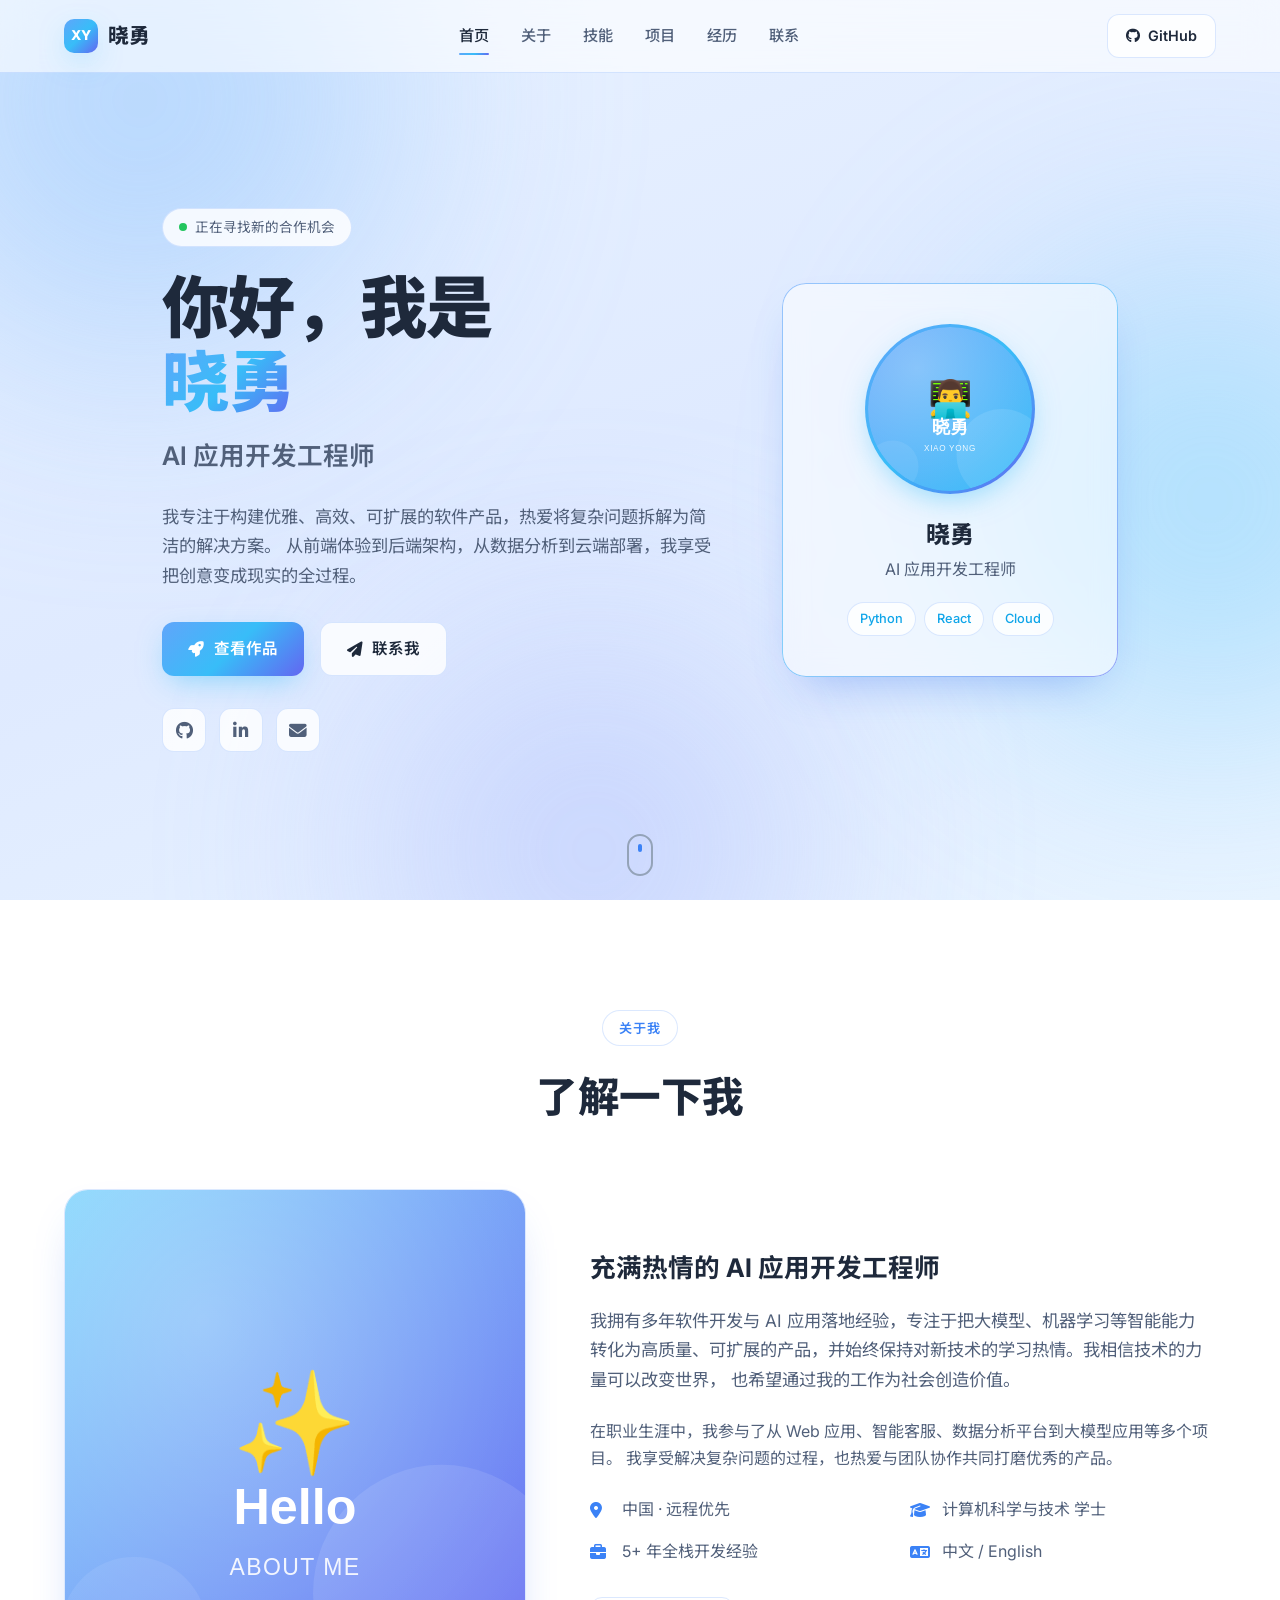
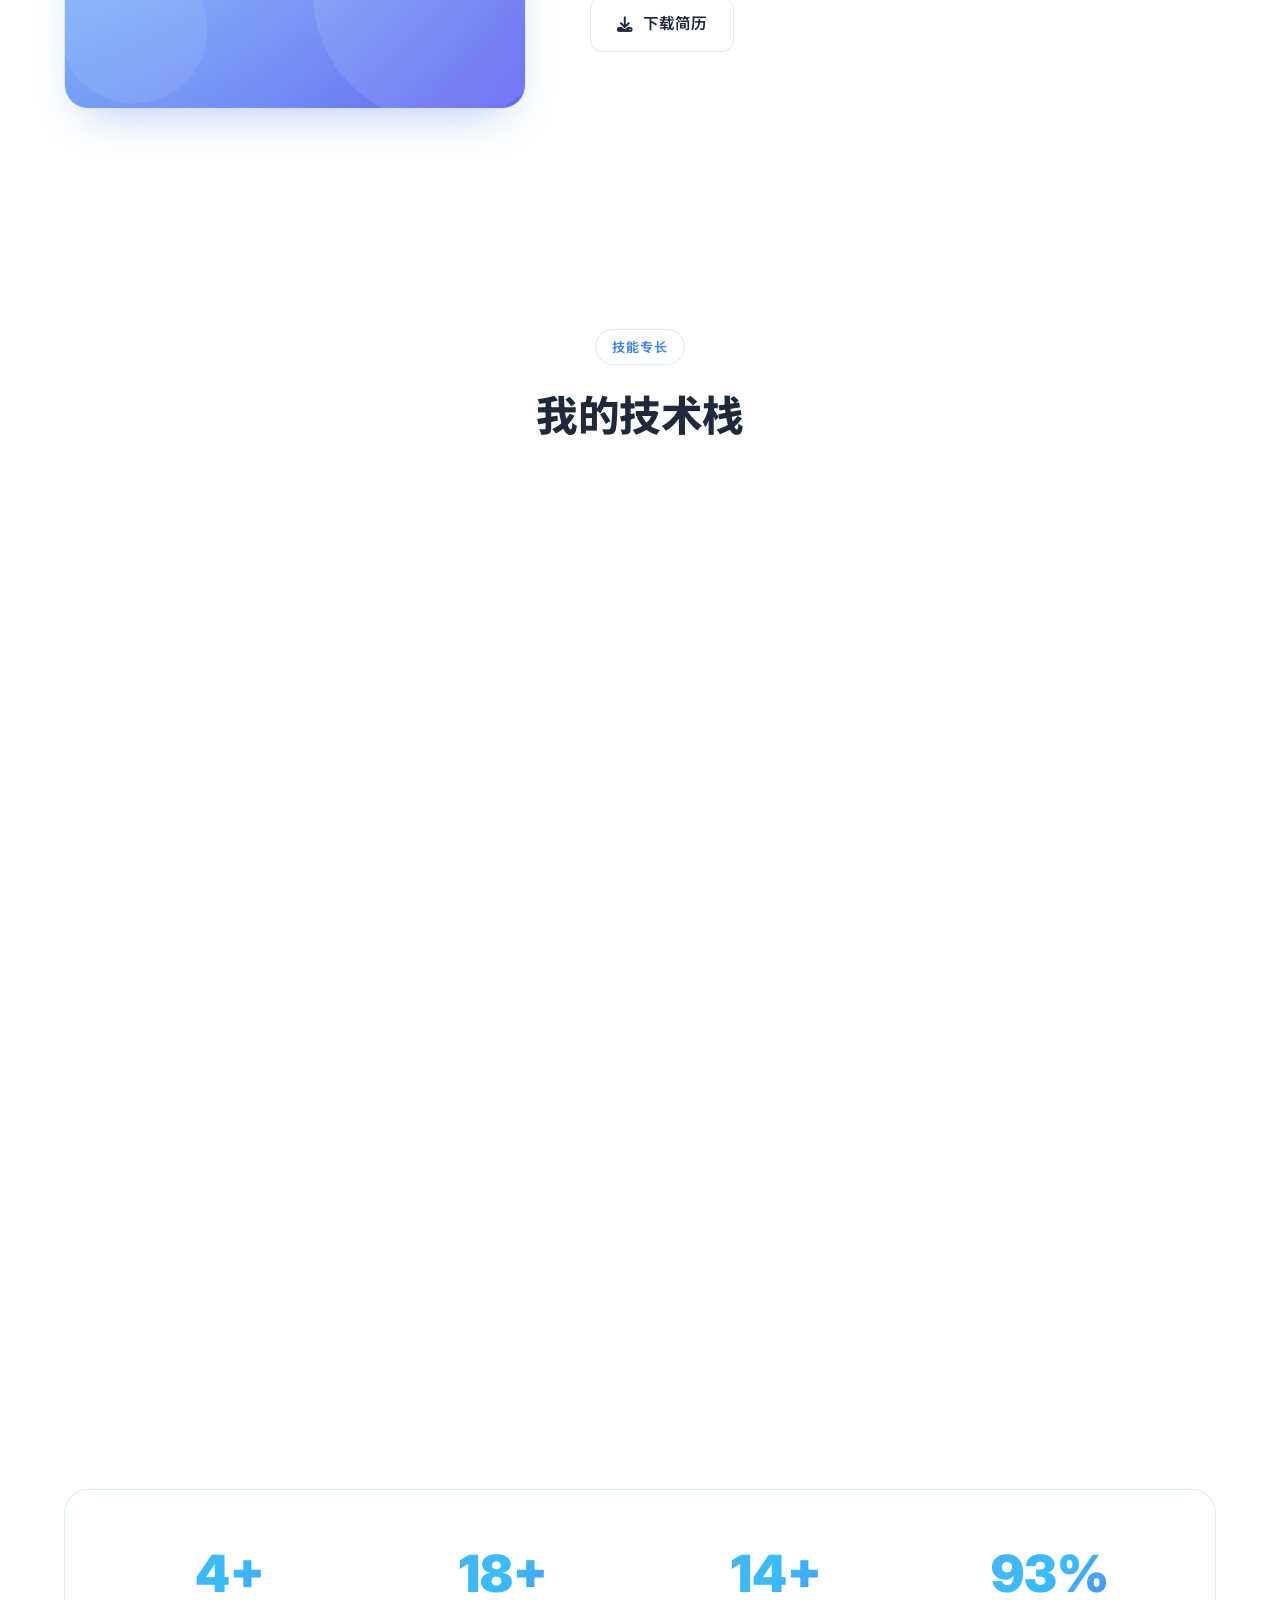
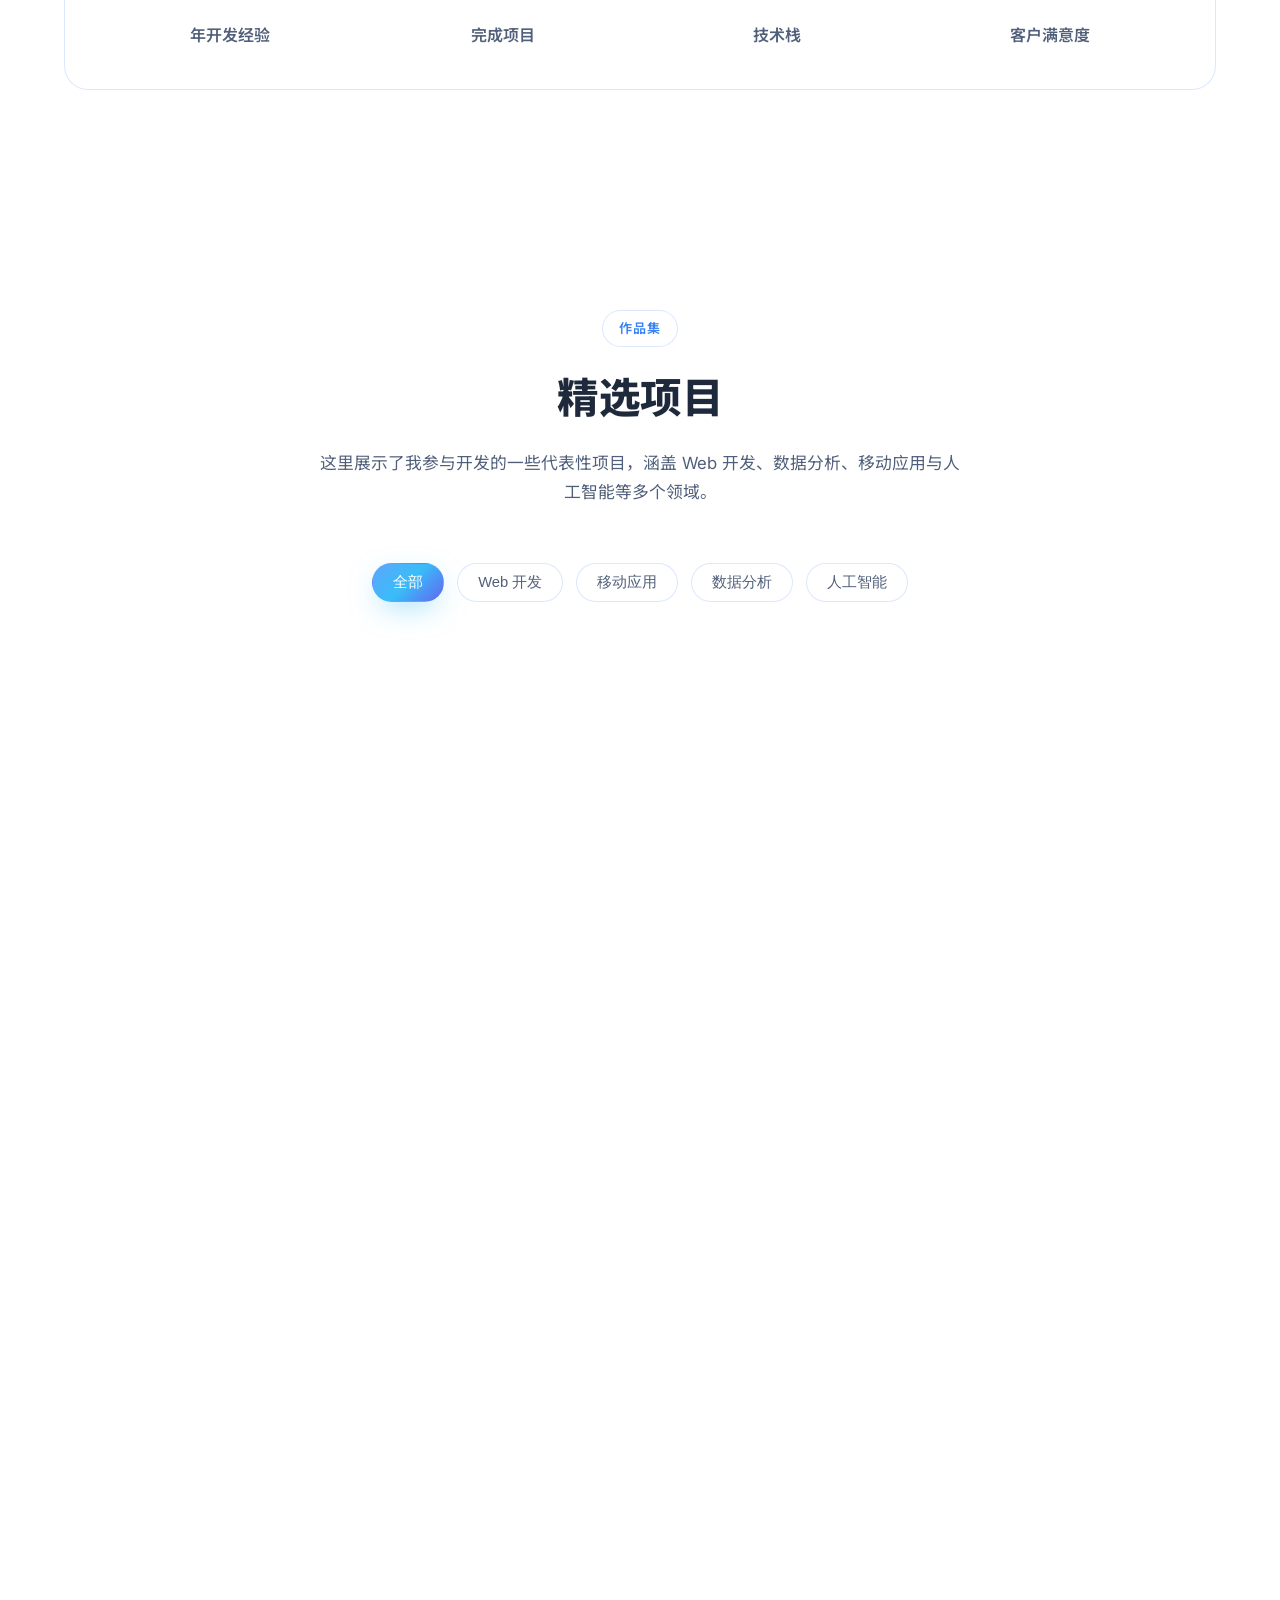
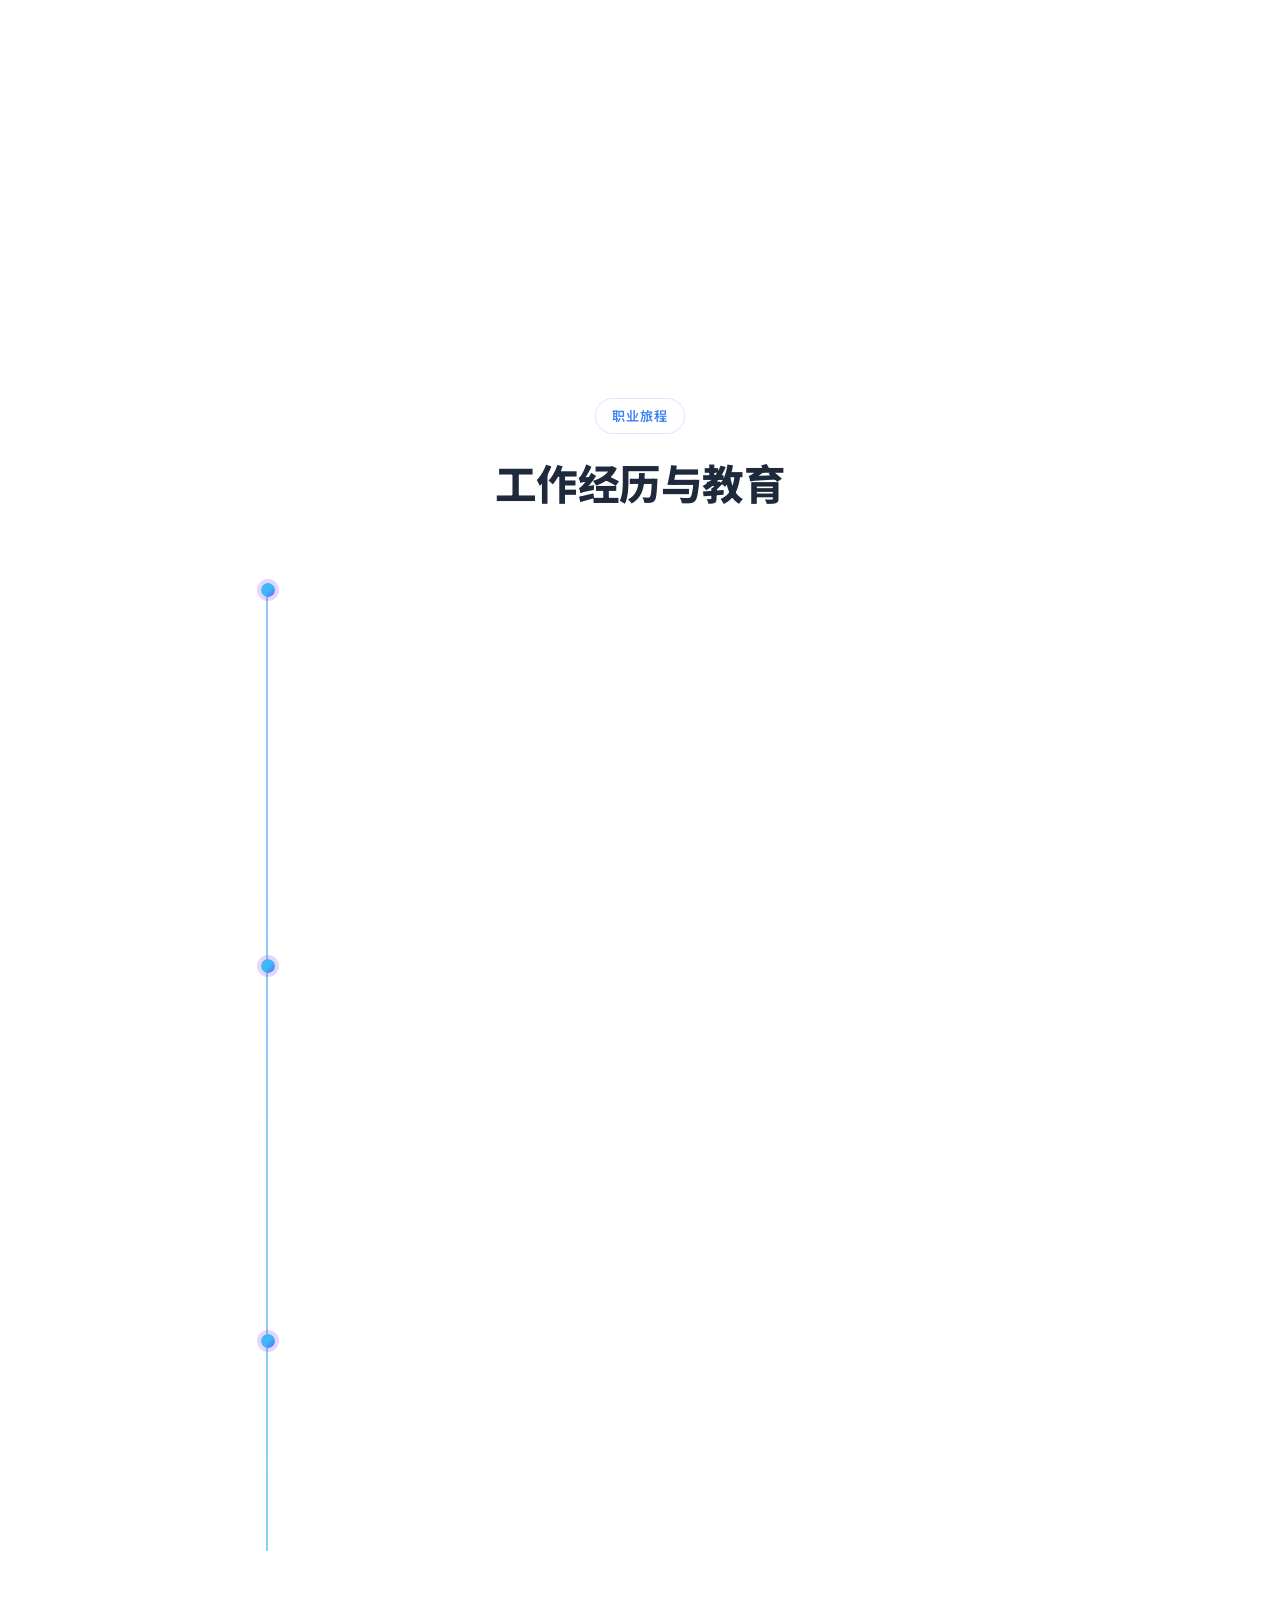
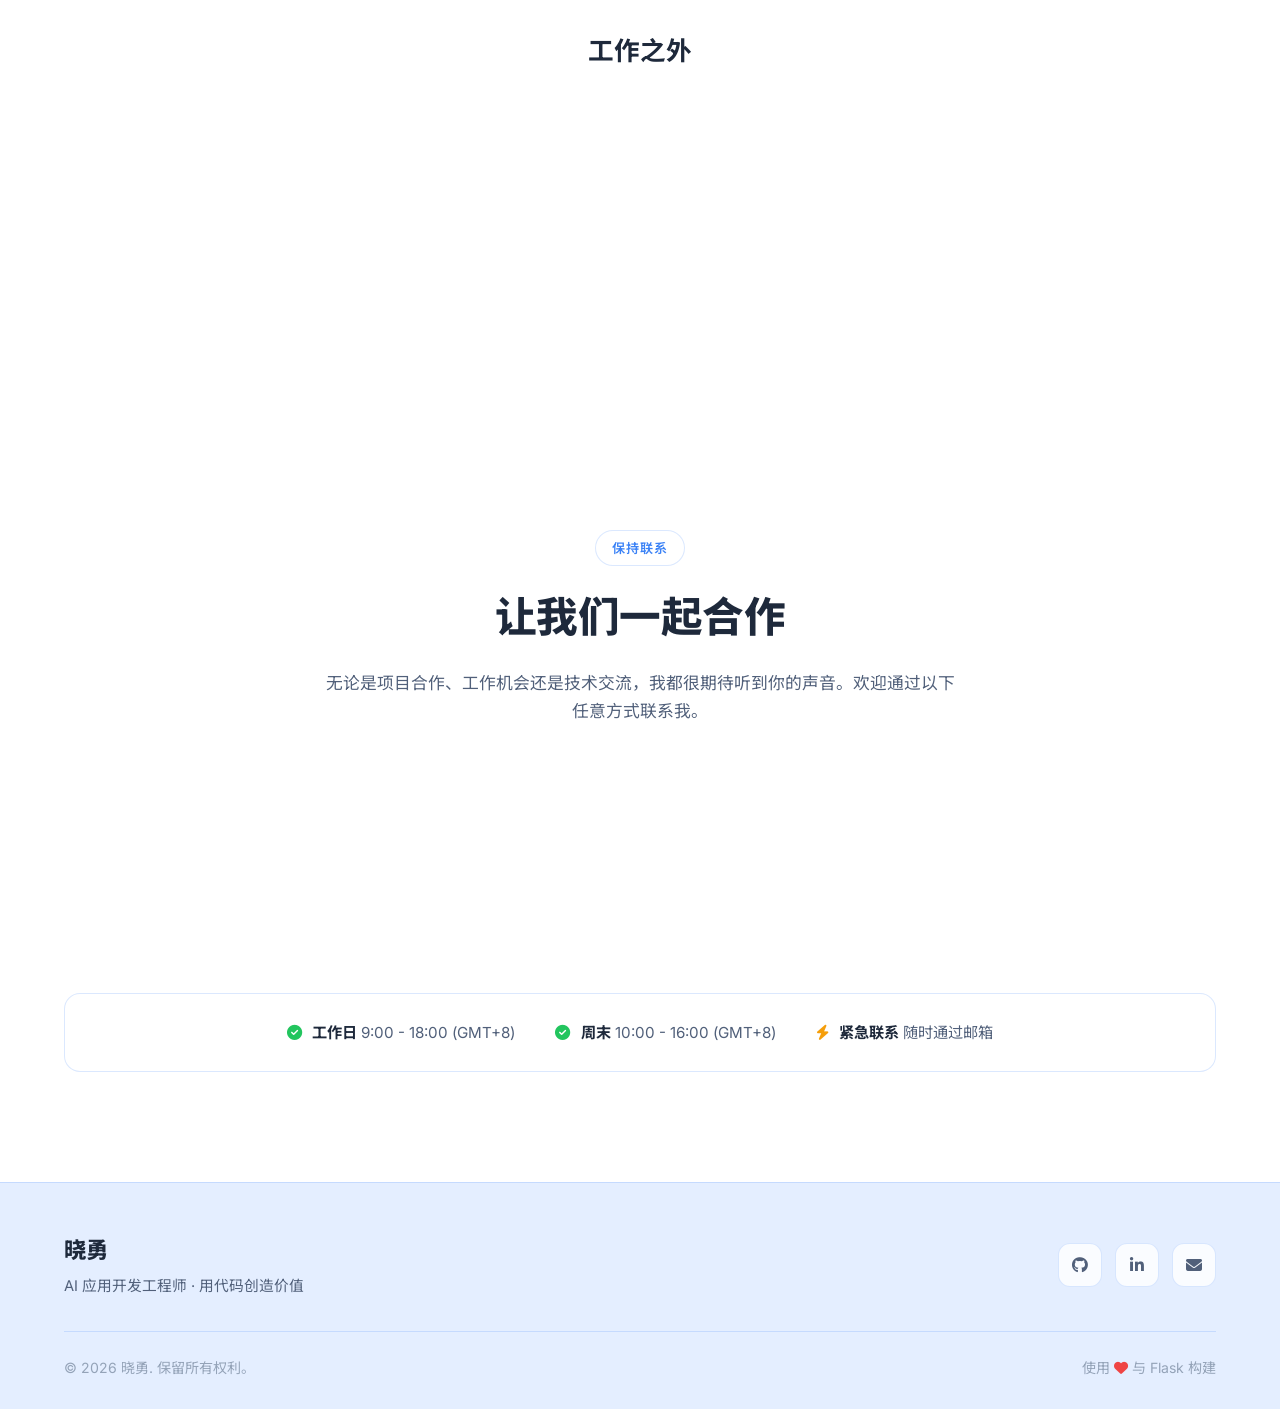
==== commit 23369739: "配色改为淡蓝渐变浅色主题，更新个人信息 - 整体改为淡蓝渐变浅色主题（背景/玻璃卡片/光晕/导航/滚动条） - SVG 占位图重新生成为蓝色家族渐变，与主题统一 - 职位头衔更新为「AI 应用开发工程" ====
--- a/docs/index.html
+++ b/docs/index.html
@@ -4,7 +4,7 @@
     <meta charset="UTF-8">
     <meta name="viewport" content="width=device-width, initial-scale=1.0">
     <title>晓勇 · 个人主页</title>
-    <meta name="description" content="晓勇的个人主页 —— 全栈软件开发工程师，热爱用代码打造优雅、高效的产品。">
+    <meta name="description" content="晓勇的个人主页 —— AI 应用开发工程师，热爱用代码打造智能、优雅、高效的产品。">
 
     <!-- 字体 -->
     <link rel="preconnect" href="https://fonts.googleapis.com">
@@ -40,7 +40,7 @@
                 <a href="#experience" class="nav-link">经历</a>
                 <a href="#contact" class="nav-link">联系</a>
             </div>
-            <a href="https://github.com/xiaoyong" target="_blank" rel="noopener noreferrer" class="nav-cta">
+            <a href="https://github.com/xy-adams" target="_blank" rel="noopener noreferrer" class="nav-cta">
                 <i class="fab fa-github"></i><span>GitHub</span>
             </a>
             <div class="hamburger" aria-label="菜单" role="button" tabindex="0">
@@ -61,7 +61,7 @@
             <div class="hero-text reveal">
                 <span class="hero-badge"><span class="dot"></span> 正在寻找新的合作机会</span>
                 <h1 class="hero-title">你好，我是<br><span class="highlight">晓勇</span></h1>
-                <h2 class="hero-subtitle">全栈软件开发工程师</h2>
+                <h2 class="hero-subtitle">AI 应用开发工程师</h2>
                 <p class="hero-description">
                     我专注于构建优雅、高效、可扩展的软件产品，热爱将复杂问题拆解为简洁的解决方案。
                     从前端体验到后端架构，从数据分析到云端部署，我享受把创意变成现实的全过程。
@@ -71,9 +71,9 @@
                     <a href="#contact" class="btn btn-secondary"><i class="fas fa-paper-plane"></i> 联系我</a>
                 </div>
                 <div class="hero-socials">
-                    <a href="https://github.com/xiaoyong" target="_blank" rel="noopener noreferrer" aria-label="GitHub"><i class="fab fa-github"></i></a>
+                    <a href="https://github.com/xy-adams" target="_blank" rel="noopener noreferrer" aria-label="GitHub"><i class="fab fa-github"></i></a>
                     <a href="https://linkedin.com/in/xiaoyong" target="_blank" rel="noopener noreferrer" aria-label="LinkedIn"><i class="fab fa-linkedin-in"></i></a>
-                    <a href="mailto:xiaoyong@example.com" aria-label="邮箱"><i class="fas fa-envelope"></i></a>
+                    <a href="mailto:xz.wbfq@gmail.com" aria-label="邮箱"><i class="fas fa-envelope"></i></a>
                 </div>
             </div>
             <div class="hero-image reveal">
@@ -83,7 +83,7 @@
                         <img src="static/images/profile.svg" alt="晓勇的头像">
                     </div>
                     <h3 class="profile-name">晓勇</h3>
-                    <p class="profile-role">全栈软件开发工程师</p>
+                    <p class="profile-role">AI 应用开发工程师</p>
                     <div class="profile-tags">
                         <span>Python</span><span>React</span><span>Cloud</span>
                     </div>
@@ -108,14 +108,14 @@
                 <img src="static/images/about.svg" alt="关于晓勇">
             </div>
             <div class="about-text reveal">
-                <h3>充满热情的软件开发工程师</h3>
+                <h3>充满热情的 AI 应用开发工程师</h3>
                 <p class="about-description">
-                    我拥有超过 5 年的软件开发经验，专注于创建高质量、可扩展的软件解决方案，
-                    并始终保持对新技术的学习热情。我相信技术的力量可以改变世界，
+                    我拥有多年软件开发与 AI 应用落地经验，专注于把大模型、机器学习等智能能力
+                    转化为高质量、可扩展的产品，并始终保持对新技术的学习热情。我相信技术的力量可以改变世界，
                     也希望通过我的工作为社会创造价值。
                 </p>
                 <p>
-                    在职业生涯中，我参与了从 Web 应用、移动应用到数据分析平台、机器学习系统等多个大型项目。
+                    在职业生涯中，我参与了从 Web 应用、智能客服、数据分析平台到大模型应用等多个项目。
                     我享受解决复杂问题的过程，也热爱与团队协作共同打磨优秀的产品。
                 </p>
                 <ul class="about-facts">
@@ -139,6 +139,11 @@
         </div>
         <div class="skills-grid">
             <div class="skill-card reveal">
+                <div class="skill-icon"><i class="fas fa-robot"></i></div>
+                <h3>AI 应用开发</h3>
+                <p>基于大模型（LLM）构建智能问答、Agent、RAG 检索增强等 AI 应用。</p>
+            </div>
+            <div class="skill-card reveal">
                 <div class="skill-icon"><i class="fab fa-python"></i></div>
                 <h3>后端开发</h3>
                 <p>使用 Python / Node.js 构建高性能的后端服务、API 与自动化系统。</p>
@@ -149,11 +154,6 @@
                 <p>精通 HTML / CSS / JavaScript，熟悉 React、Vue 等现代前端框架与工程化。</p>
             </div>
             <div class="skill-card reveal">
-                <div class="skill-icon"><i class="fas fa-database"></i></div>
-                <h3>数据库设计</h3>
-                <p>擅长关系型与非关系型数据库的设计、优化、索引与查询性能调优。</p>
-            </div>
-            <div class="skill-card reveal">
                 <div class="skill-icon"><i class="fas fa-cloud"></i></div>
                 <h3>云与 DevOps</h3>
                 <p>熟悉 AWS / Docker / CI/CD，具备容器化部署与系统运维实践经验。</p>
@@ -161,6 +161,16 @@
         </div>
 
         <div class="skills-categories">
+            <div class="skill-category reveal">
+                <h3><i class="fas fa-brain"></i> AI / 大模型</h3>
+                <div class="skill-tags">
+                    <span class="skill-tag">LangChain</span>
+                    <span class="skill-tag">OpenAI</span>
+                    <span class="skill-tag">PyTorch</span>
+                    <span class="skill-tag">RAG</span>
+                    <span class="skill-tag">Hugging Face</span>
+                </div>
+            </div>
             <div class="skill-category reveal">
                 <h3><i class="fas fa-code"></i> 编程语言</h3>
                 <div class="skill-tags">
@@ -496,15 +506,15 @@
         </div>
 
         <div class="contact-methods">
-            <a href="mailto:xiaoyong@example.com" class="contact-method reveal">
+            <a href="mailto:xz.wbfq@gmail.com" class="contact-method reveal">
                 <div class="contact-icon"><i class="fas fa-envelope"></i></div>
                 <div class="contact-details">
                     <h3>邮箱</h3>
-                    <p>xiaoyong@example.com</p>
+                    <p>xz.wbfq@gmail.com</p>
                     <span class="contact-link">发送邮件 <i class="fas fa-arrow-right"></i></span>
                 </div>
             </a>
-            <a href="https://github.com/xiaoyong" target="_blank" rel="noopener noreferrer" class="contact-method reveal">
+            <a href="https://github.com/xy-adams" target="_blank" rel="noopener noreferrer" class="contact-method reveal">
                 <div class="contact-icon"><i class="fab fa-github"></i></div>
                 <div class="contact-details">
                     <h3>GitHub</h3>
@@ -546,16 +556,16 @@
             <div class="footer-content">
                 <div class="footer-brand">
                     <a href="#home" class="footer-logo">晓勇</a>
-                    <p>全栈软件开发工程师 · 用代码创造价值</p>
+                    <p>AI 应用开发工程师 · 用代码创造价值</p>
                 </div>
                 <div class="social-links">
-                    <a href="https://github.com/xiaoyong" target="_blank" rel="noopener noreferrer" aria-label="GitHub">
+                    <a href="https://github.com/xy-adams" target="_blank" rel="noopener noreferrer" aria-label="GitHub">
                         <i class="fab fa-github"></i>
                     </a>
                     <a href="https://linkedin.com/in/xiaoyong" target="_blank" rel="noopener noreferrer" aria-label="LinkedIn">
                         <i class="fab fa-linkedin-in"></i>
                     </a>
-                    <a href="mailto:xiaoyong@example.com" aria-label="邮箱">
+                    <a href="mailto:xz.wbfq@gmail.com" aria-label="邮箱">
                         <i class="fas fa-envelope"></i>
                     </a>
                 </div>
--- a/docs/static/css/style.css
+++ b/docs/static/css/style.css
@@ -3,33 +3,33 @@
    ============================================================ */
 
 :root {
-    /* 强调色 */
-    --c-purple: #a855f7;
-    --c-violet: #7c3aed;
-    --c-cyan: #22d3ee;
-    --c-blue: #3b82f6;
-    --gradient: linear-gradient(135deg, #a855f7 0%, #6366f1 50%, #22d3ee 100%);
-    --gradient-soft: linear-gradient(135deg, #7c3aed 0%, #06b6d4 100%);
-
-    /* 背景 */
-    --bg: #07070d;
-    --bg-2: #0c0c16;
-    --bg-elev: #12121f;
-
-    /* 玻璃 */
-    --glass: rgba(255, 255, 255, 0.04);
-    --glass-strong: rgba(255, 255, 255, 0.07);
-    --glass-border: rgba(255, 255, 255, 0.10);
-    --glass-border-hover: rgba(168, 85, 247, 0.45);
+    /* 强调色 —— 淡蓝渐变（命名沿用，色值为蓝色系） */
+    --c-purple: #3b82f6;   /* 主蓝（图标 / 标记 / 强调） */
+    --c-violet: #2563eb;   /* 深一点的蓝 */
+    --c-cyan: #0ea5e9;     /* 天蓝 */
+    --c-blue: #6366f1;     /* 靛蓝 */
+    --gradient: linear-gradient(135deg, #60a5fa 0%, #38bdf8 50%, #6366f1 100%);
+    --gradient-soft: linear-gradient(135deg, #7dd3fc 0%, #60a5fa 100%);
+
+    /* 背景 —— 淡蓝 */
+    --bg: #eef4ff;
+    --bg-2: #e4eeff;
+    --bg-elev: #ffffff;
+
+    /* 玻璃 —— 白色玻璃 */
+    --glass: rgba(255, 255, 255, 0.55);
+    --glass-strong: rgba(255, 255, 255, 0.82);
+    --glass-border: rgba(59, 130, 246, 0.18);
+    --glass-border-hover: rgba(59, 130, 246, 0.55);
 
     /* 文字 */
-    --text: #f1f2f8;
-    --text-secondary: #a9adc1;
-    --text-muted: #6b6f86;
+    --text: #1e293b;
+    --text-secondary: #51607a;
+    --text-muted: #94a3b8;
 
     /* 阴影 / 光晕 */
-    --shadow: 0 20px 50px -20px rgba(0, 0, 0, 0.7);
-    --glow: 0 0 40px -8px rgba(124, 58, 237, 0.55);
+    --shadow: 0 22px 48px -22px rgba(37, 99, 235, 0.4);
+    --glow: 0 10px 30px -8px rgba(56, 189, 248, 0.55);
 
     --radius: 16px;
     --radius-lg: 24px;
@@ -44,7 +44,8 @@
     font-family: 'Inter', 'Noto Sans SC', -apple-system, BlinkMacSystemFont, 'Segoe UI', sans-serif;
     line-height: 1.7;
     color: var(--text);
-    background-color: var(--bg);
+    background: linear-gradient(160deg, #eaf3ff 0%, #dfeaff 50%, #e9f4ff 100%);
+    background-attachment: fixed;
     overflow-x: hidden;
     -webkit-font-smoothing: antialiased;
 }
@@ -55,33 +56,33 @@
 .container { max-width: var(--container); margin: 0 auto; padding: 0 24px; }
 
 .section { padding: 110px 0; position: relative; }
-.section.alt { background: var(--bg-2); }
+.section.alt { background: rgba(255, 255, 255, 0.45); }
 
 /* 选区 */
-::selection { background: rgba(168, 85, 247, 0.35); color: #fff; }
+::selection { background: rgba(59, 130, 246, 0.25); color: #1e293b; }
 
 /* 滚动条 */
 ::-webkit-scrollbar { width: 10px; }
-::-webkit-scrollbar-track { background: var(--bg); }
-::-webkit-scrollbar-thumb { background: #2a2a3d; border-radius: 10px; }
-::-webkit-scrollbar-thumb:hover { background: var(--c-violet); }
+::-webkit-scrollbar-track { background: #dde9fb; }
+::-webkit-scrollbar-thumb { background: #b6cdf2; border-radius: 10px; }
+::-webkit-scrollbar-thumb:hover { background: var(--c-purple); }
 
 /* ============ 背景光晕 ============ */
 .bg-orbs { position: fixed; inset: 0; z-index: -1; overflow: hidden; pointer-events: none; }
-.orb { position: absolute; border-radius: 50%; filter: blur(110px); opacity: 0.5; }
-.orb-1 { width: 520px; height: 520px; background: #7c3aed; top: -160px; left: -120px; }
-.orb-2 { width: 460px; height: 460px; background: #0891b2; top: 30%; right: -160px; opacity: 0.4; }
-.orb-3 { width: 420px; height: 420px; background: #4f46e5; bottom: -160px; left: 30%; opacity: 0.35; }
+.orb { position: absolute; border-radius: 50%; filter: blur(120px); opacity: 0.55; }
+.orb-1 { width: 520px; height: 520px; background: #93c5fd; top: -160px; left: -120px; }
+.orb-2 { width: 460px; height: 460px; background: #7dd3fc; top: 30%; right: -160px; opacity: 0.5; }
+.orb-3 { width: 420px; height: 420px; background: #a5b4fc; bottom: -160px; left: 30%; opacity: 0.45; }
 
 /* ============ 导航栏 ============ */
 .navbar {
     position: fixed; top: 0; left: 0; right: 0; z-index: 1000;
-    background: rgba(10, 10, 18, 0.6);
+    background: rgba(255, 255, 255, 0.6);
     backdrop-filter: blur(16px); -webkit-backdrop-filter: blur(16px);
     border-bottom: 1px solid var(--glass-border);
     transition: var(--transition);
 }
-.navbar.scrolled { background: rgba(8, 8, 14, 0.85); box-shadow: 0 8px 30px rgba(0, 0, 0, 0.4); }
+.navbar.scrolled { background: rgba(255, 255, 255, 0.88); box-shadow: 0 8px 30px rgba(37, 99, 235, 0.12); }
 .nav-container {
     max-width: var(--container); margin: 0 auto; padding: 0 24px;
     display: flex; justify-content: space-between; align-items: center; height: 72px;
@@ -236,7 +237,7 @@
 .skill-card h3 { font-size: 1.2rem; margin-bottom: 0.6rem; }
 .skill-card p { color: var(--text-secondary); font-size: 0.95rem; }
 
-.skills-categories { display: grid; grid-template-columns: repeat(auto-fit, minmax(280px, 1fr)); gap: 1.5rem; }
+.skills-categories { display: grid; grid-template-columns: repeat(3, 1fr); gap: 1.5rem; }
 .skill-category { padding: 1.8rem; border-radius: var(--radius); transition: var(--transition); }
 .skill-category:hover { border-color: var(--glass-border-hover); }
 .skill-category h3 { display: flex; align-items: center; gap: 0.6rem; font-size: 1.1rem; margin-bottom: 1.1rem; }
@@ -277,7 +278,7 @@
 .project-item:hover .project-image img { transform: scale(1.07); }
 .project-overlay {
     position: absolute; inset: 0; display: flex; align-items: center; justify-content: center;
-    background: rgba(7, 7, 13, 0.7); opacity: 0; transition: var(--transition);
+    background: rgba(15, 23, 42, 0.55); opacity: 0; transition: var(--transition);
 }
 .project-item:hover .project-overlay { opacity: 1; }
 .project-actions { display: flex; gap: 1rem; }
@@ -289,7 +290,7 @@
 .project-item:hover .action-btn { transform: translateY(0); }
 .action-btn:hover { transform: scale(1.12); }
 .project-content { padding: 1.6rem; }
-.project-cat { display: inline-block; margin-bottom: 0.7rem; padding: 4px 12px; border-radius: 20px; font-size: 0.75rem; font-weight: 600; color: var(--c-cyan); background: rgba(34, 211, 238, 0.1); border: 1px solid rgba(34, 211, 238, 0.25); }
+.project-cat { display: inline-block; margin-bottom: 0.7rem; padding: 4px 12px; border-radius: 20px; font-size: 0.75rem; font-weight: 600; color: var(--c-violet); background: rgba(59, 130, 246, 0.1); border: 1px solid rgba(59, 130, 246, 0.25); }
 .project-content h3 { font-size: 1.25rem; margin-bottom: 0.5rem; }
 .project-content > p { color: var(--text-secondary); font-size: 0.95rem; margin-bottom: 1rem; }
 .project-tech { display: flex; flex-wrap: wrap; gap: 0.4rem; }
@@ -381,7 +382,7 @@
     .nav-menu {
         position: fixed; top: 72px; left: 0; right: 0;
         flex-direction: column; gap: 0; padding: 1rem 0;
-        background: rgba(8, 8, 14, 0.97); backdrop-filter: blur(16px);
+        background: rgba(255, 255, 255, 0.97); backdrop-filter: blur(16px);
         border-bottom: 1px solid var(--glass-border);
         transform: translateY(-130%); transition: transform 0.4s ease; z-index: -1;
     }
@@ -392,6 +393,7 @@
     .hamburger { display: flex; }
     .section { padding: 80px 0; }
     .highlights-grid { grid-template-columns: repeat(2, 1fr); gap: 1.5rem; padding: 2rem 1.5rem; }
+    .skills-categories { grid-template-columns: repeat(2, 1fr); }
     .about-facts { grid-template-columns: 1fr; }
     .footer-content { flex-direction: column; text-align: center; }
     .footer-bottom { flex-direction: column; text-align: center; }
@@ -402,6 +404,7 @@
     .hero { padding: 120px 0 70px; }
     .projects-grid { grid-template-columns: 1fr; }
     .highlights-grid { grid-template-columns: 1fr; }
+    .skills-categories { grid-template-columns: 1fr; }
     .availability { flex-direction: column; align-items: flex-start; }
 }
 
